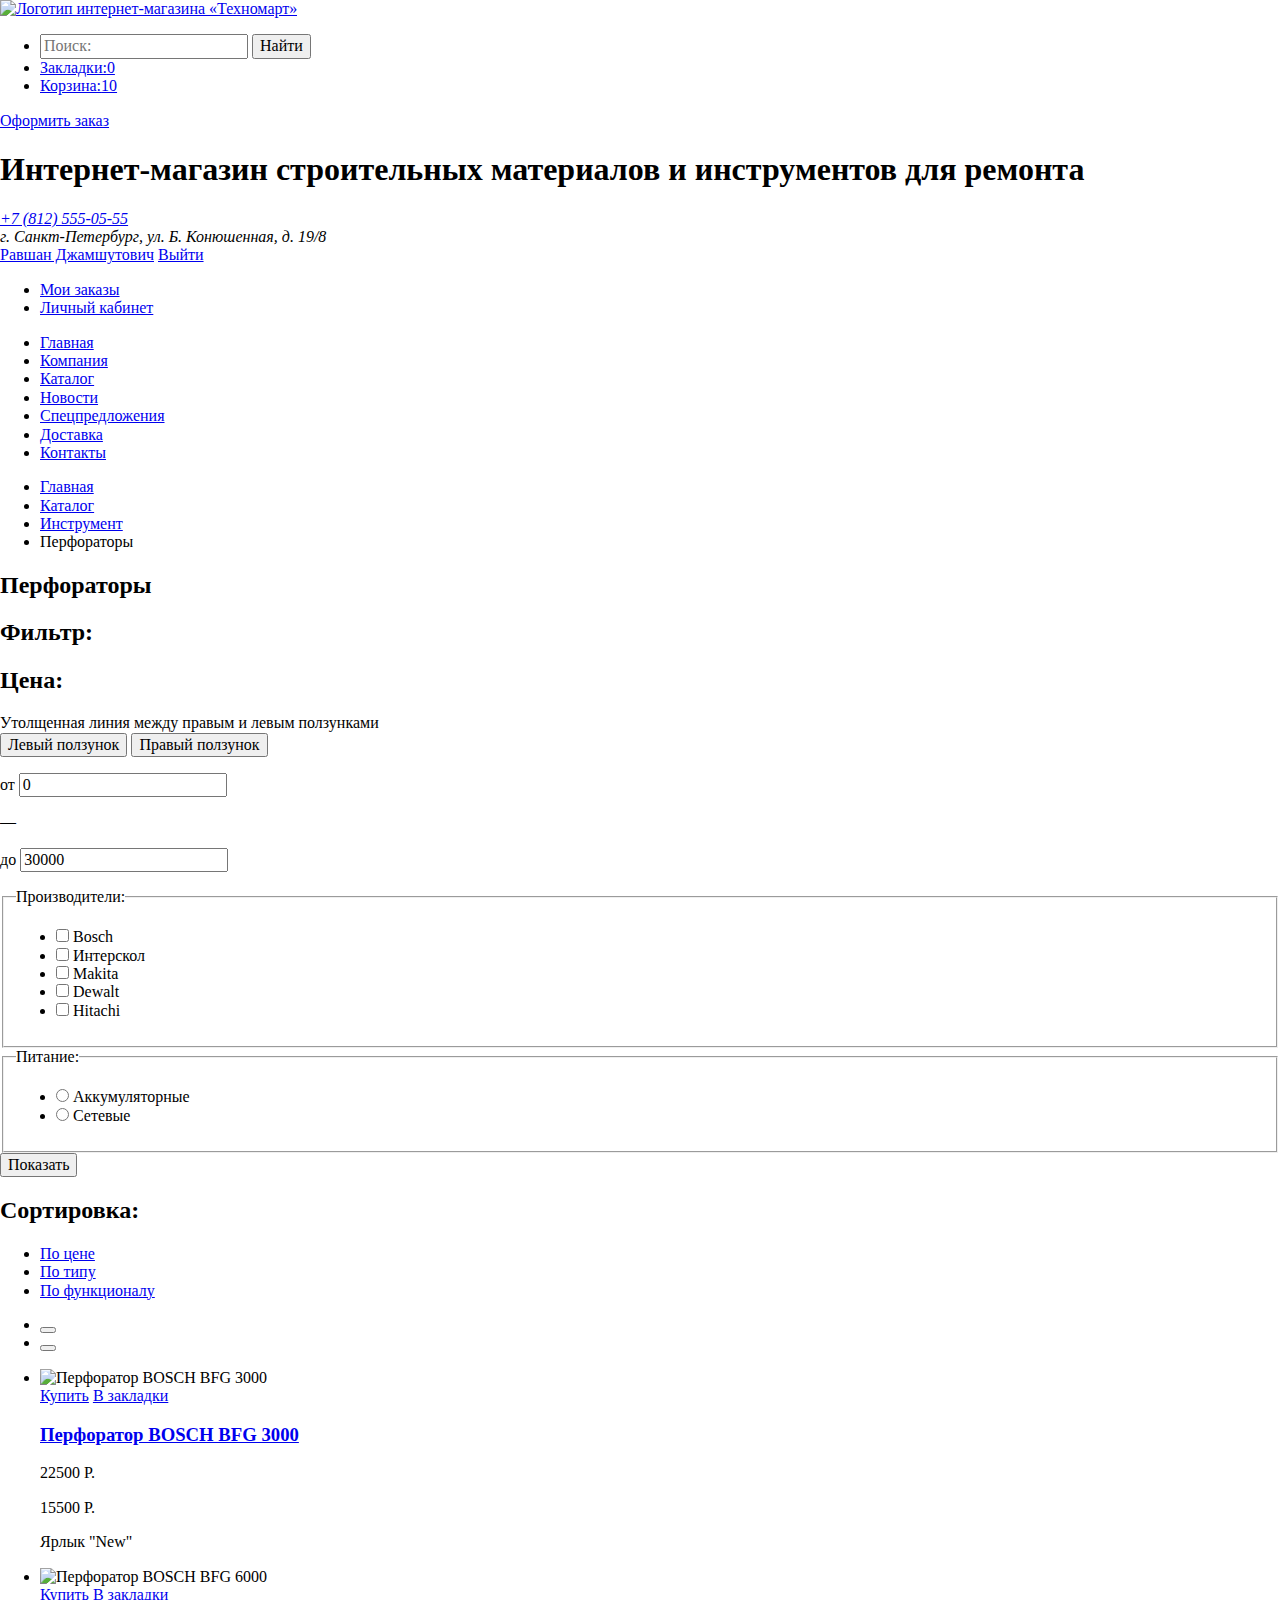
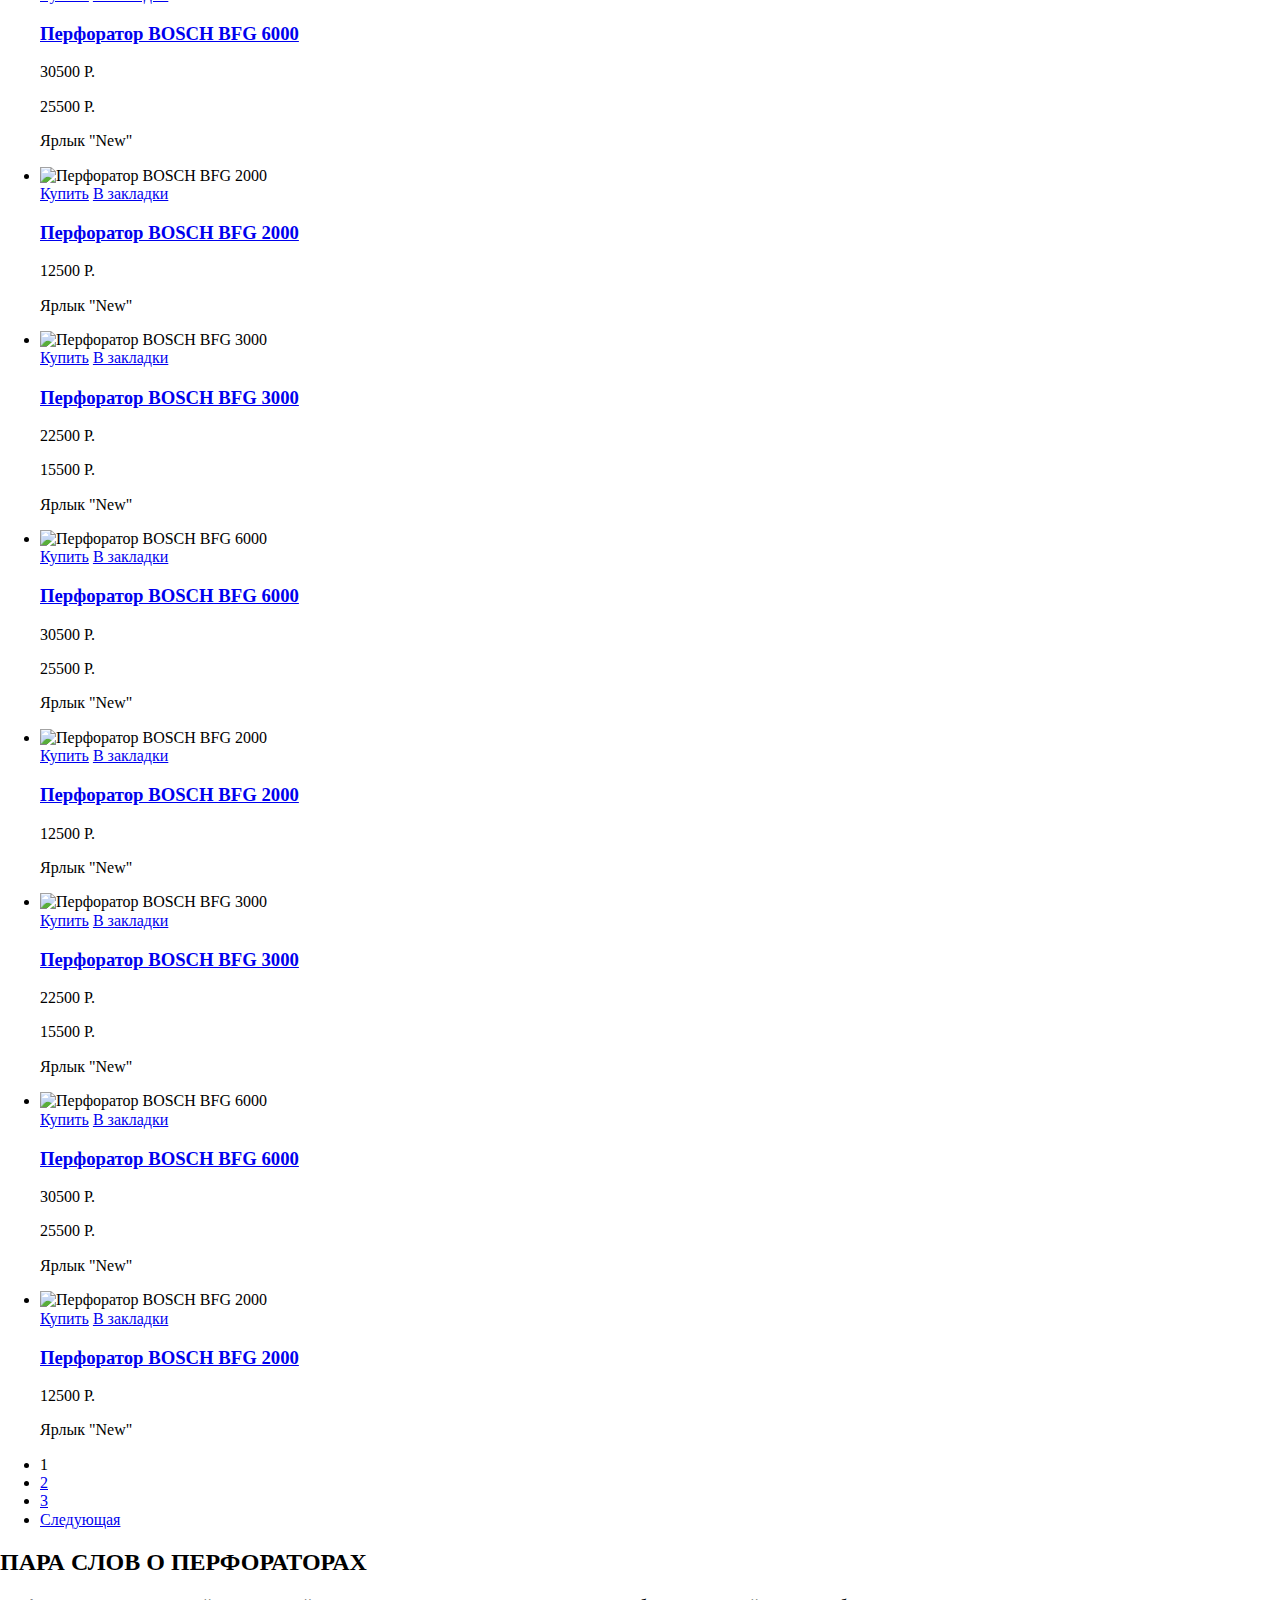
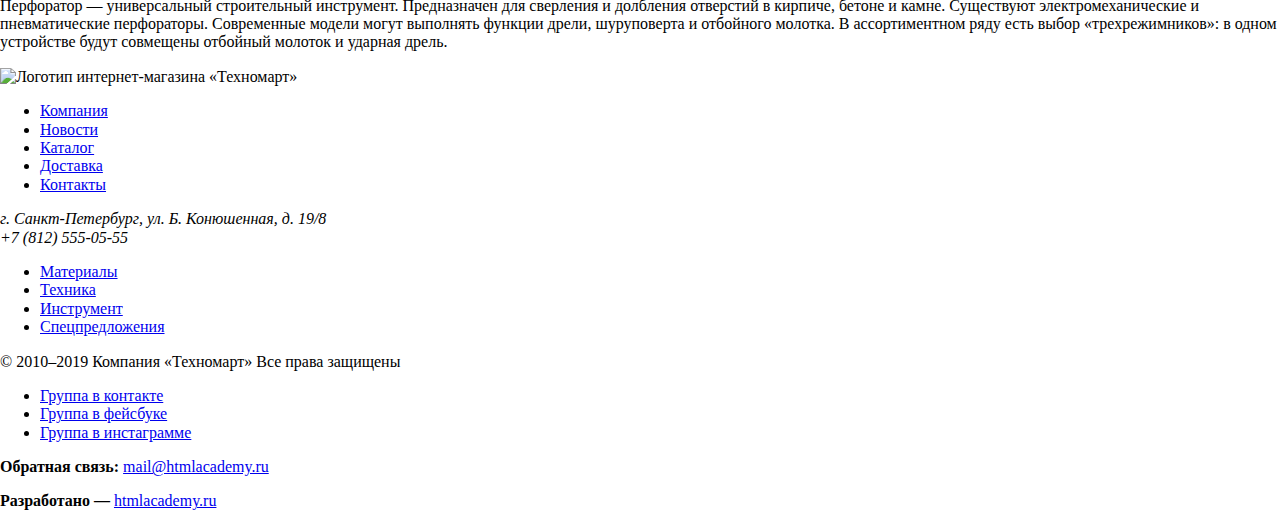
==== catalog.html @ 1c46ac69 "сделал разметку index.html, catalog.html" ====
<!DOCTYPE html>
<html lang="ru">
<head>
  <meta charset="UTF-8">
  <title>Каталог</title>
  <link href="https://fonts.googleapis.com/css?family=Cuprum:400,400i,700|PT+Sans:400,700&display=swap&subset=cyrillic"
        rel="stylesheet">
  <link rel="stylesheet" href="css/normalize.css">
  <link rel="stylesheet" href="css/style.css">
</head>
<body>

<header class="main-header">
  <nav class="navigation">
    <div class="navigation__top">
      <a class="navigation-logo" href="index.html">
        <img src="#" alt="Логотип интернет-магазина «Техномарт»">
      </a>
      <div class="user-navigation">
        <ul class="user-navigation__list">
          <li class="user-navigation__item">
            <form action="https://echo.htmlacademy.ru" method="get" class="search-form">
              <label class="visually-hidden" for="search">Поиск</label>
              <input type="search" name="search-field" id="search" placeholder="Поиск:" required>
              <button class="search-form__btn" type="submit">Найти</button>
            </form>
          </li>
          <li class="user-navigation__item">
            <a href="#">Закладки:<span class="js-count-mark">0</span></a>
          </li>
          <li class="user-navigation__item user-navigation__item--basket-full">
            <a href="#">Корзина:<span class="js-count-basket">10</span></a>
          </li>
        </ul>
      </div>
      <a href="#" class="navigation__checkout">Оформить заказ</a>
    </div>
    <div class="navigation__middle">
      <h1>Интернет-магазин строительных материалов и инструментов для ремонта</h1>
      <div class="navigation-contacts">
        <address class="navigation-contacts__phone"><a href="tel:88125550555">+7 (812) 555-05-55</a></address>
        <address class="navigation-contacts__address">г. Санкт-Петербург, ул. Б. Конюшенная, д. 19/8</address>
      </div>
      <div class="navigation-login profile">
        <div class="navigation-login__wrapper">
          <a href="#" class="profile__name">Равшан Джамшутович</a>
          <a href="#" class="profile__logout">Выйти</a>
        </div>
        <div class="navigation-login__wrapper">
          <ul class="profile__list">
            <li class="profile__item"><a class="profile__link" href="#">Мои заказы</a></li>
            <li class="profile__item"><a class="profile__link" href="#">Личный кабинет</a></li>
          </ul>
        </div>
      </div>
    </div>
    <div class="navigation__bottom">
      <ul class="menu">
        <li class="menu__item"><a href="index.html">Главная</a></li>
        <li class="menu__item"><a href="#">Компания</a></li>
        <li class="menu__item"><a href="#">Каталог</a></li>
        <li class="menu__item"><a href="#">Новости</a></li>
        <li class="menu__item"><a href="#">Спецпредложения</a></li>
        <li class="menu__item"><a href="#">Доставка</a></li>
        <li class="menu__item"><a href="#">Контакты</a></li>
      </ul>
    </div>
  </nav>
</header>

<main>
  <ul class="breadcrumbs">
    <li class="breadcrumbs__main"><a href="index.html">Главная</a></li>
    <li><a href="#">Каталог</a></li>
    <li><a href="#">Инструмент</a></li>
    <li><a>Перфораторы</a></li>
  </ul>
  <h2>Перфораторы</h2>
  <div class="catalog-column">
    <section class="filters">
      <h2 class="visually-hidden">Фильтры выбора товаров</h2>
      <form action="https://echo.htmlacademy.ru" method="get" class="filters-form">
        <h2 class="filters-form__header">Фильтр:</h2>
        <section class="catalog-filter price">
          <h2 class="catalog-filter__legend">Цена:</h2>
          <div class="price__wrapper">
            <div class="range">
              <div class="range__line">Утолщенная линия между правым и левым ползунками</div>
              <button type="button" class="range__btn range__btn--left">Левый ползунок</button>
              <button type="button" class="range__btn range__btn--right">Правый ползунок</button>
            </div>
          </div>
          <div class="price__input">
            <p class="price__min">от
              <label class="visually-hidden" for="price-min">Начальная цена</label>
              <input type="text" name="price-min-field" id="price-min" value="0">
            </p>
            &mdash;
            <p class="price__max">до
              <label class="visually-hidden" for="price-max">Конечная цена</label>
              <input type="text" name="price-max-field" id="price-max" value="30000">
            </p>
          </div>
        </section>
        <fieldset class="catalog-filter">
          <legend class="catalog-filter__legend">Производители:</legend>
          <ul class="catalog-filter__list checkbox-filter">
            <li>
              <input type="checkbox" name="bosch-field" id="bosch">
              <label for="bosch">Bosch</label>
            </li>
            <li>
              <input type="checkbox" name="interscol-field" id="interscol">
              <label for="interscol">Интерскол</label>
            </li>
            <li>
              <input type="checkbox" name="makita-field" id="makita">
              <label for="makita">Makita</label>
            </li>
            <li>
              <input type="checkbox" name="dewalt-field" id="dewalt">
              <label for="dewalt">Dewalt</label>
            </li>
            <li>
              <input type="checkbox" name="hitachi-field" id="hitachi">
              <label for="hitachi">Hitachi</label>
            </li>
          </ul>
        </fieldset>
        <fieldset class="catalog-filter">
          <legend class="catalog-filter__legend">Питание:</legend>
          <ul class="catalog-filter__list radio-filter">
            <li>
              <input type="radio" name="supply" id="battery" value="battery-field">
              <label for="battery">Аккумуляторные</label>
            </li>
            <li>
              <input type="radio" name="supply" id="mains-power" value="mains-power-field">
              <label for="mains-power">Сетевые</label>
            </li>
          </ul>
        </fieldset>
        <button class="filters-form__btn" type="submit">Показать</button>
      </form>
    </section>
  </div>
  <div class="catalog-column">
    <section class="sort">
      <h2>Сортировка:</h2>
      <ul class="sort__list">
        <li><a href="#">По цене</a></li>
        <li><a href="#">По типу</a></li>
        <li><a href="#">По функционалу</a></li>
      </ul>
      <ul class="sort__controls">
        <li>
          <button class="sort__btn sort__btn--increase sort__btn--active"></button>
        </li>
        <li>
          <button class="sort__btn sort__btn--decrease"></button>
        </li>
      </ul>
    </section>
    <section class="catalog-card">
      <ul class="catalog-card__list">
        <li class="catalog-card__items">
          <div class="catalog-card__top">
            <img src="#" alt="Перфоратор BOSCH BFG 3000">
            <div class="catalog-card__wrapper hidden">
              <a class="catalog-card__buy btn" href="#">Купить</a>
              <a class="catalog-card__mark btn" href="#">В закладки</a>
            </div>
          </div>
          <div class="catalog-card__bottom">
            <h3>
              <a href="#">Перфоратор BOSCH BFG 3000</a>
            </h3>
            <div class="catalog-card__price">
              <p class="catalog-card__price-old">22500 Р.</p>
              <p class="catalog-card__price-new">15500 Р.</p>
            </div>
          </div>
          <p class="catalog-card__label-new hidden">Ярлык "New"</p>
        </li>
        <li class="catalog-card__items">
          <div class="catalog-card__top">
            <img src="#" alt="Перфоратор BOSCH BFG 6000">
            <div class="catalog-card__wrapper hidden">
              <a class="catalog-card__buy btn" href="#">Купить</a>
              <a class="catalog-card__mark btn" href="#">В закладки</a>
            </div>
          </div>
          <div class="catalog-card__bottom">
            <h3>
              <a href="#">Перфоратор BOSCH BFG 6000</a>
            </h3>
            <div class="catalog-card__price">
              <p class="catalog-card__price-old">30500 Р.</p>
              <p class="catalog-card__price-new">25500 Р.</p>
            </div>
          </div>
          <p class="catalog-card__label-new hidden">Ярлык "New"</p>
        </li>
        <li class="catalog-card__items">
          <div class="catalog-card__top">
            <img src="#" alt="Перфоратор BOSCH BFG 2000">
            <div class="catalog-card__wrapper hidden">
              <a class="catalog-card__buy btn" href="#">Купить</a>
              <a class="catalog-card__mark btn" href="#">В закладки</a>
            </div>
          </div>
          <div class="catalog-card__bottom">
            <h3>
              <a href="#">Перфоратор BOSCH BFG 2000</a>
            </h3>
            <div class="catalog-card__price">
              <p class="catalog-card__price-old"></p>
              <p class="catalog-card__price-new">12500 Р.</p>
            </div>
          </div>
          <p class="catalog-card__label-new hidden">Ярлык "New"</p>
        </li>
        <li class="catalog-card__items">
          <div class="catalog-card__top">
            <img src="#" alt="Перфоратор BOSCH BFG 3000">
            <div class="catalog-card__wrapper hidden">
              <a class="catalog-card__buy btn" href="#">Купить</a>
              <a class="catalog-card__mark btn" href="#">В закладки</a>
            </div>
          </div>
          <div class="catalog-card__bottom">
            <h3>
              <a href="#">Перфоратор BOSCH BFG 3000</a>
            </h3>
            <div class="catalog-card__price">
              <p class="catalog-card__price-old">22500 Р.</p>
              <p class="catalog-card__price-new">15500 Р.</p>
            </div>
          </div>
          <p class="catalog-card__label-new hidden">Ярлык "New"</p>
        </li>
        <li class="catalog-card__items">
          <div class="catalog-card__top">
            <img src="#" alt="Перфоратор BOSCH BFG 6000">
            <div class="catalog-card__wrapper hidden">
              <a class="catalog-card__buy btn" href="#">Купить</a>
              <a class="catalog-card__mark btn" href="#">В закладки</a>
            </div>
          </div>
          <div class="catalog-card__bottom">
            <h3>
              <a href="#">Перфоратор BOSCH BFG 6000</a>
            </h3>
            <div class="catalog-card__price">
              <p class="catalog-card__price-old">30500 Р.</p>
              <p class="catalog-card__price-new">25500 Р.</p>
            </div>
          </div>
          <p class="catalog-card__label-new hidden">Ярлык "New"</p>
        </li>
        <li class="catalog-card__items">
          <div class="catalog-card__top">
            <img src="#" alt="Перфоратор BOSCH BFG 2000">
            <div class="catalog-card__wrapper hidden">
              <a class="catalog-card__buy btn" href="#">Купить</a>
              <a class="catalog-card__mark btn" href="#">В закладки</a>
            </div>
          </div>
          <div class="catalog-card__bottom">
            <h3>
              <a href="#">Перфоратор BOSCH BFG 2000</a>
            </h3>
            <div class="catalog-card__price">
              <p class="catalog-card__price-old"></p>
              <p class="catalog-card__price-new">12500 Р.</p>
            </div>
          </div>
          <p class="catalog-card__label-new hidden">Ярлык "New"</p>
        </li>
        <li class="catalog-card__items">
          <div class="catalog-card__top">
            <img src="#" alt="Перфоратор BOSCH BFG 3000">
            <div class="catalog-card__wrapper hidden">
              <a class="catalog-card__buy btn" href="#">Купить</a>
              <a class="catalog-card__mark btn" href="#">В закладки</a>
            </div>
          </div>
          <div class="catalog-card__bottom">
            <h3>
              <a href="#">Перфоратор BOSCH BFG 3000</a>
            </h3>
            <div class="catalog-card__price">
              <p class="catalog-card__price-old">22500 Р.</p>
              <p class="catalog-card__price-new">15500 Р.</p>
            </div>
          </div>
          <p class="catalog-card__label-new hidden">Ярлык "New"</p>
        </li>
        <li class="catalog-card__items">
          <div class="catalog-card__top">
            <img src="#" alt="Перфоратор BOSCH BFG 6000">
            <div class="catalog-card__wrapper hidden">
              <a class="catalog-card__buy btn" href="#">Купить</a>
              <a class="catalog-card__mark btn" href="#">В закладки</a>
            </div>
          </div>
          <div class="catalog-card__bottom">
            <h3>
              <a href="#">Перфоратор BOSCH BFG 6000</a>
            </h3>
            <div class="catalog-card__price">
              <p class="catalog-card__price-old">30500 Р.</p>
              <p class="catalog-card__price-new">25500 Р.</p>
            </div>
          </div>
          <p class="catalog-card__label-new hidden">Ярлык "New"</p>
        </li>
        <li class="catalog-card__items">
          <div class="catalog-card__top">
            <img src="#" alt="Перфоратор BOSCH BFG 2000">
            <div class="catalog-card__wrapper hidden">
              <a class="catalog-card__buy btn" href="#">Купить</a>
              <a class="catalog-card__mark btn" href="#">В закладки</a>
            </div>
          </div>
          <div class="catalog-card__bottom">
            <h3>
              <a href="#">Перфоратор BOSCH BFG 2000</a>
            </h3>
            <div class="catalog-card__price">
              <p class="catalog-card__price-old"></p>
              <p class="catalog-card__price-new">12500 Р.</p>
            </div>
          </div>
          <p class="catalog-card__label-new hidden">Ярлык "New"</p>
        </li>
      </ul>
    </section>
    <ul class="pagination">
      <li class="pagination__item"><a>1</a></li>
      <li class="pagination__item"><a href="#">2</a></li>
      <li class="pagination__item"><a href="#">3</a></li>
      <li class="pagination__item pagination__item--next"><a href="#">Следующая</a></li>
    </ul>
  </div>
  <section class="item-info">
    <h2>ПАРА СЛОВ О ПЕРФОРАТОРАХ</h2>
    <p>Перфоратор — универсальный строительный инструмент. Предназначен для сверления и долбления отверстий в кирпиче,
      бетоне и камне. Существуют электромеханические и пневматические перфораторы. Современные модели могут выполнять
      функции дрели, шуруповерта и отбойного молотка. В ассортиментном ряду есть выбор «трехрежимников»: в одном
      устройстве будут совмещены отбойный молоток и ударная дрель.</p>
  </section>
</main>

<footer class="main-footer">
  <div class="main-footer__container">
    <div class="main-footer__top">
      <a class="navigation-logo">
        <img src="#" alt="Логотип интернет-магазина «Техномарт»">
      </a>
      <ul class="footer-menu">
        <li class="footer-menu__item"><a href="#">Компания</a></li>
        <li class="footer-menu__item"><a href="#">Новости</a></li>
        <li class="footer-menu__item"><a href="#">Каталог</a></li>
        <li class="footer-menu__item"><a href="#">Доставка</a></li>
        <li class="footer-menu__item"><a href="#">Контакты</a></li>
      </ul>
    </div>
    <div class="main-footer__middle">
      <div class="footer-contacts">
        <address>г. Санкт-Петербург, ул. Б. Конюшенная, д. 19/8</address>
        <address>+7 (812) 555-05-55</address>
      </div>
      <ul class="footer-block-goods">
        <li class="footer-block-goods__item"><a href="#">Материалы</a></li>
        <li class="footer-block-goods__item"><a href="#">Техника</a></li>
        <li class="footer-block-goods__item"><a href="#">Инструмент</a></li>
        <li class="footer-block-goods__item"><a href="#">Спецпредложения</a></li>
      </ul>
    </div>
  </div>
  <div class="main-footer__bottom">
    <div class="footer-copyright">© 2010–2019 Компания «Техномарт» Все права защищены</div>
    <div class="footer-social">
      <ul class="footer-social__list">
        <li class="footer-social__item">
          <a href="#">Группа в контакте</a>
        </li>
        <li class="footer-social__item">
          <a href="#">Группа в фейсбуке</a>
        </li>
        <li class="footer-social__item">
          <a href="#">Группа в инстаграмме</a>
        </li>
      </ul>
    </div>
    <div class="footer-developed-by-company">
      <p>
        <b>Обратная связь:</b>
        <a href="mailto:mail@htmlacademy.ru">mail@htmlacademy.ru</a>
      </p>
      <p>
        <b>Разработано &mdash;</b>
        <a href="https://htmlacademy.ru/intensive/htmlcss">htmlacademy.ru</a>
      </p>
    </div>
  </div>
</footer>

</body>
</html>
---- css/style.css ----
.visually-hidden {
  clip: rect(0 0 0 0);
  position: absolute;

  border: 0;
  height: 1px;
  margin: -1px;
  padding: 0;
  width: 1px;

  overflow: hidden;
}
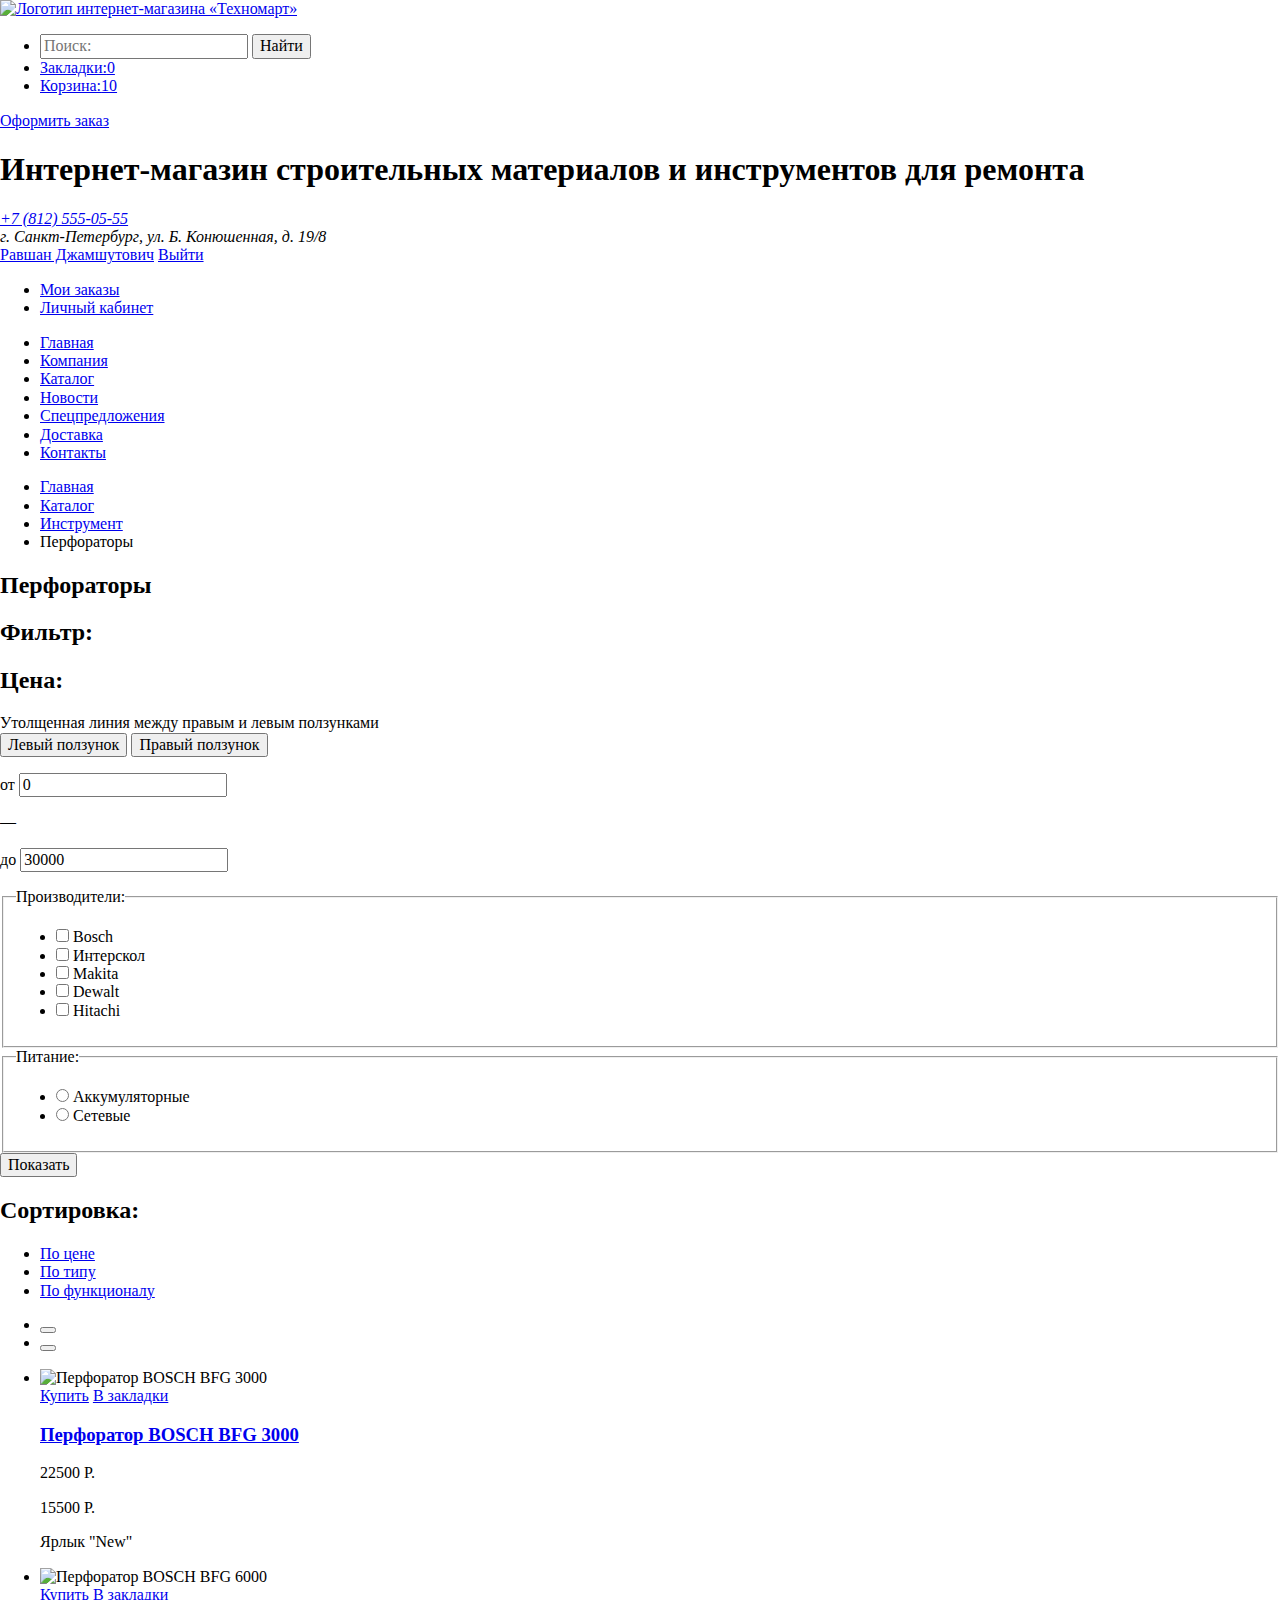
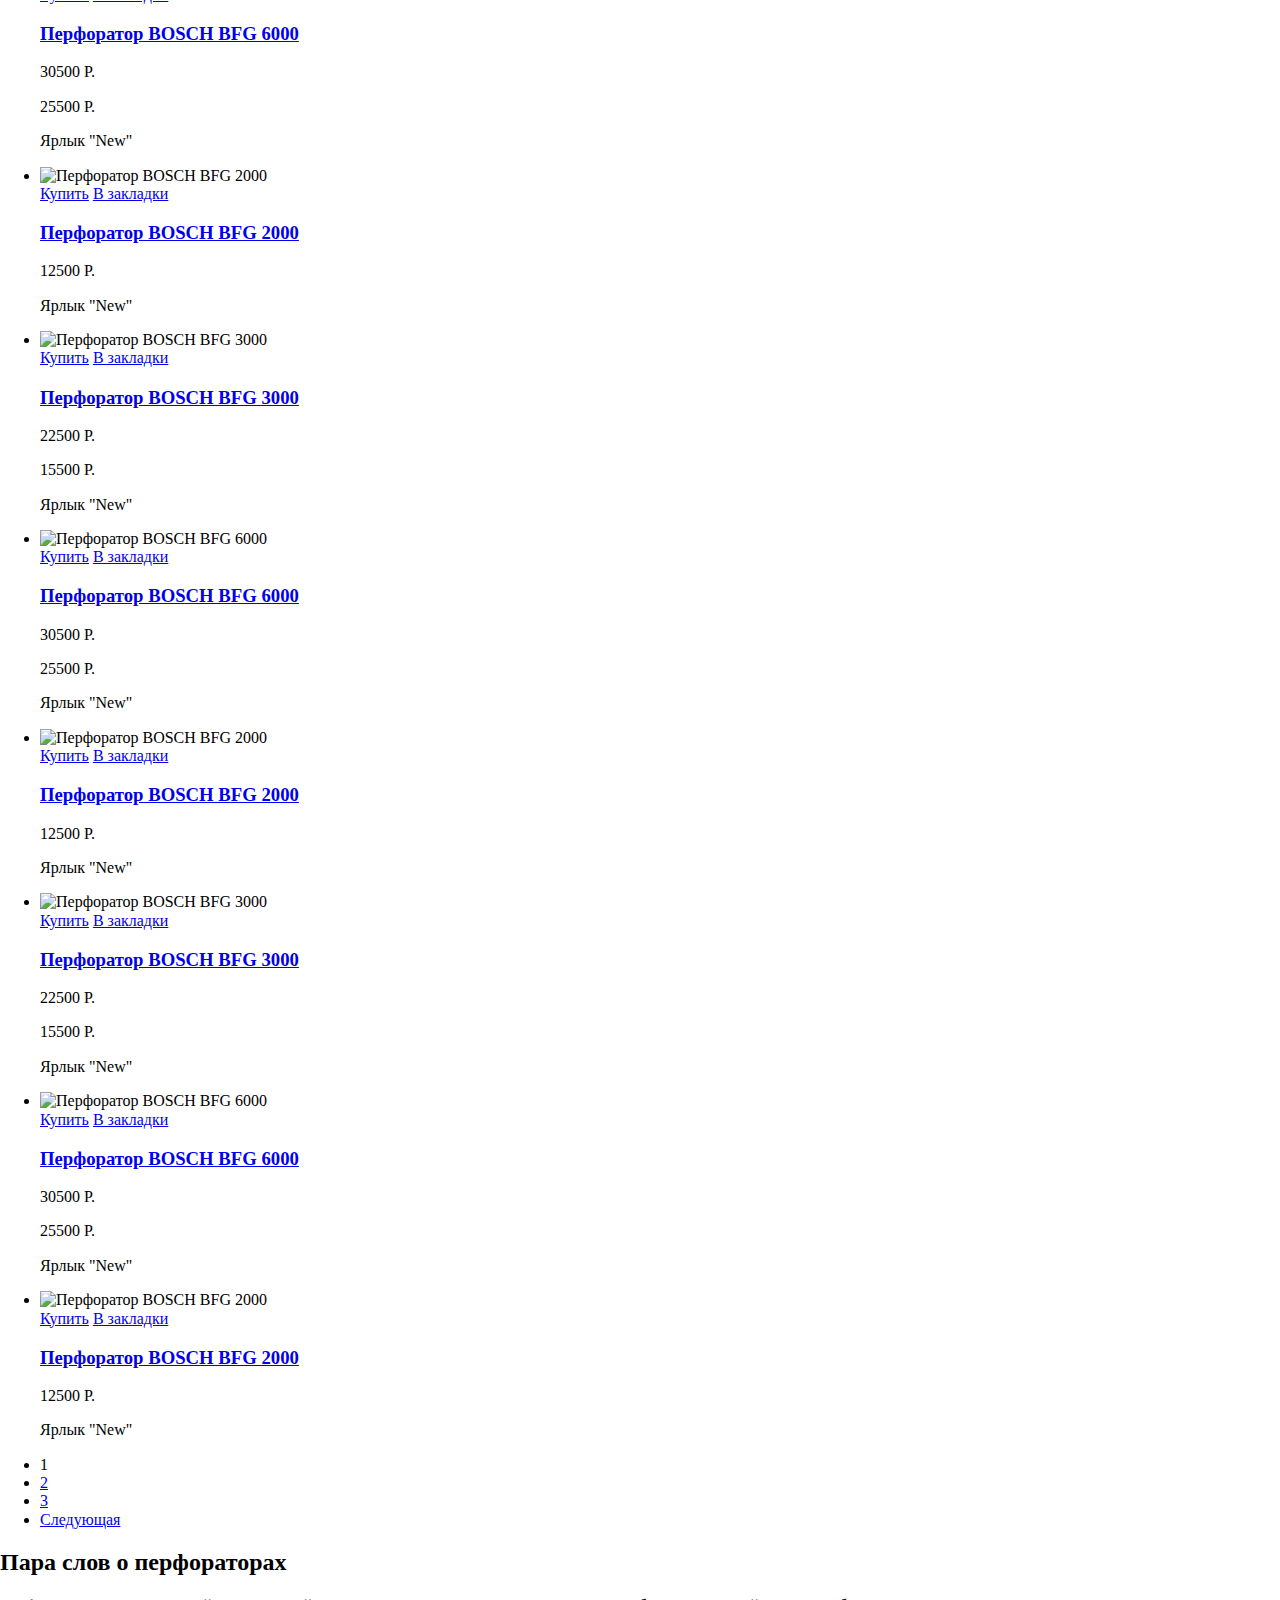
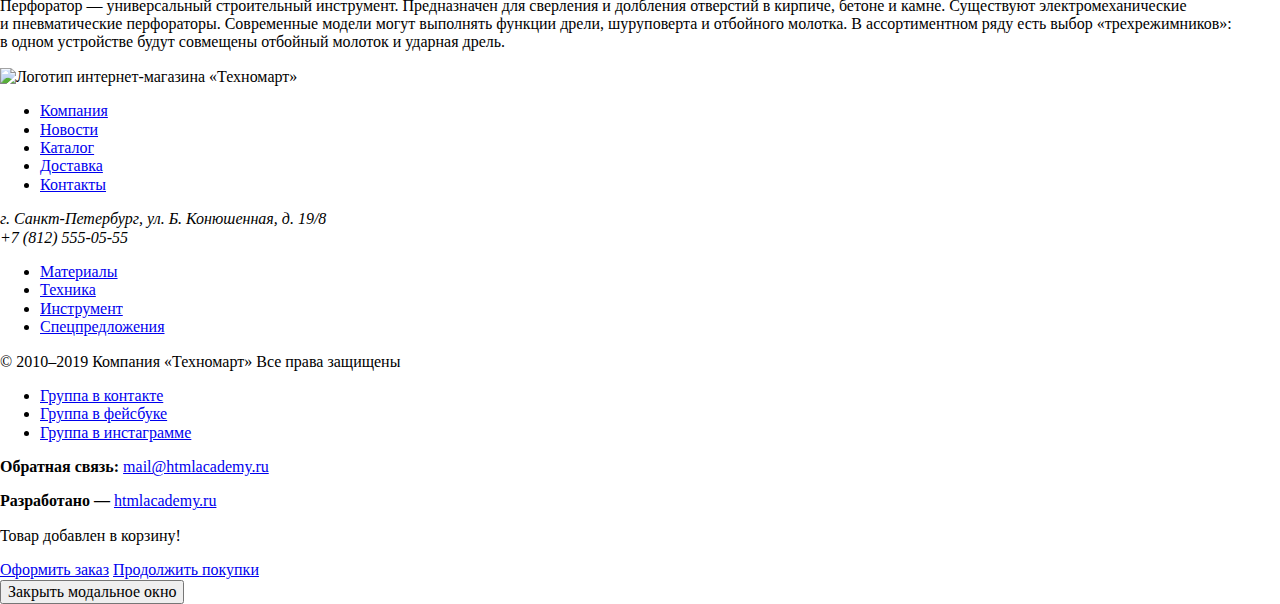
==== commit 3f17f7d5: "добавил в каталог модальное окно, оттипографил текст, добавил картинки" ====
--- a/catalog.html
+++ b/catalog.html
@@ -36,10 +36,10 @@
       <a href="#" class="navigation__checkout">Оформить заказ</a>
     </div>
     <div class="navigation__middle">
-      <h1>Интернет-магазин строительных материалов и инструментов для ремонта</h1>
+      <h1>Интернет-магазин строительных материалов и&nbsp;инструментов для ремонта</h1>
       <div class="navigation-contacts">
         <address class="navigation-contacts__phone"><a href="tel:88125550555">+7 (812) 555-05-55</a></address>
-        <address class="navigation-contacts__address">г. Санкт-Петербург, ул. Б. Конюшенная, д. 19/8</address>
+        <address class="navigation-contacts__address">г. Санкт-Петербург, ул. Б.&nbsp;Конюшенная, д. 19/8</address>
       </div>
       <div class="navigation-login profile">
         <div class="navigation-login__wrapper">
@@ -168,7 +168,7 @@
             <img src="#" alt="Перфоратор BOSCH BFG 3000">
             <div class="catalog-card__wrapper hidden">
               <a class="catalog-card__buy btn" href="#">Купить</a>
-              <a class="catalog-card__mark btn" href="#">В закладки</a>
+              <a class="catalog-card__mark btn" href="#">В&nbsp;закладки</a>
             </div>
           </div>
           <div class="catalog-card__bottom">
@@ -187,7 +187,7 @@
             <img src="#" alt="Перфоратор BOSCH BFG 6000">
             <div class="catalog-card__wrapper hidden">
               <a class="catalog-card__buy btn" href="#">Купить</a>
-              <a class="catalog-card__mark btn" href="#">В закладки</a>
+              <a class="catalog-card__mark btn" href="#">В&nbsp;закладки</a>
             </div>
           </div>
           <div class="catalog-card__bottom">
@@ -206,7 +206,7 @@
             <img src="#" alt="Перфоратор BOSCH BFG 2000">
             <div class="catalog-card__wrapper hidden">
               <a class="catalog-card__buy btn" href="#">Купить</a>
-              <a class="catalog-card__mark btn" href="#">В закладки</a>
+              <a class="catalog-card__mark btn" href="#">В&nbsp;закладки</a>
             </div>
           </div>
           <div class="catalog-card__bottom">
@@ -225,7 +225,7 @@
             <img src="#" alt="Перфоратор BOSCH BFG 3000">
             <div class="catalog-card__wrapper hidden">
               <a class="catalog-card__buy btn" href="#">Купить</a>
-              <a class="catalog-card__mark btn" href="#">В закладки</a>
+              <a class="catalog-card__mark btn" href="#">В&nbsp;закладки</a>
             </div>
           </div>
           <div class="catalog-card__bottom">
@@ -244,7 +244,7 @@
             <img src="#" alt="Перфоратор BOSCH BFG 6000">
             <div class="catalog-card__wrapper hidden">
               <a class="catalog-card__buy btn" href="#">Купить</a>
-              <a class="catalog-card__mark btn" href="#">В закладки</a>
+              <a class="catalog-card__mark btn" href="#">В&nbsp;закладки</a>
             </div>
           </div>
           <div class="catalog-card__bottom">
@@ -263,7 +263,7 @@
             <img src="#" alt="Перфоратор BOSCH BFG 2000">
             <div class="catalog-card__wrapper hidden">
               <a class="catalog-card__buy btn" href="#">Купить</a>
-              <a class="catalog-card__mark btn" href="#">В закладки</a>
+              <a class="catalog-card__mark btn" href="#">В&nbsp;закладки</a>
             </div>
           </div>
           <div class="catalog-card__bottom">
@@ -282,7 +282,7 @@
             <img src="#" alt="Перфоратор BOSCH BFG 3000">
             <div class="catalog-card__wrapper hidden">
               <a class="catalog-card__buy btn" href="#">Купить</a>
-              <a class="catalog-card__mark btn" href="#">В закладки</a>
+              <a class="catalog-card__mark btn" href="#">В&nbsp;закладки</a>
             </div>
           </div>
           <div class="catalog-card__bottom">
@@ -301,7 +301,7 @@
             <img src="#" alt="Перфоратор BOSCH BFG 6000">
             <div class="catalog-card__wrapper hidden">
               <a class="catalog-card__buy btn" href="#">Купить</a>
-              <a class="catalog-card__mark btn" href="#">В закладки</a>
+              <a class="catalog-card__mark btn" href="#">В&nbsp;закладки</a>
             </div>
           </div>
           <div class="catalog-card__bottom">
@@ -344,11 +344,12 @@
     </ul>
   </div>
   <section class="item-info">
-    <h2>ПАРА СЛОВ О ПЕРФОРАТОРАХ</h2>
-    <p>Перфоратор — универсальный строительный инструмент. Предназначен для сверления и долбления отверстий в кирпиче,
-      бетоне и камне. Существуют электромеханические и пневматические перфораторы. Современные модели могут выполнять
-      функции дрели, шуруповерта и отбойного молотка. В ассортиментном ряду есть выбор «трехрежимников»: в одном
-      устройстве будут совмещены отбойный молоток и ударная дрель.</p>
+    <h2>Пара слов о перфораторах</h2>
+    <p>Перфоратор&nbsp;&mdash; универсальный строительный инструмент. Предназначен для сверления и&nbsp;долбления
+      отверстий в&nbsp;кирпиче, бетоне и&nbsp;камне. Существуют электромеханические и&nbsp;пневматические перфораторы.
+      Современные модели могут выполнять функции дрели, шуруповерта и&nbsp;отбойного молотка. В&nbsp;ассортиментном ряду
+      есть выбор &laquo;трехрежимников&raquo;: в&nbsp;одном устройстве будут совмещены отбойный молоток и&nbsp;ударная
+      дрель.</p>
   </section>
 </main>
 
@@ -407,5 +408,17 @@
   </div>
 </footer>
 
+<div class="modal-wrapper">
+  <section class="modal modal-success">
+    <h2 class="visually-hidden">Модальное окно успешного добавления товара в корзину</h2>
+    <p>Товар добавлен в корзину!</p>
+    <div class="modal-success__wrapper">
+      <a class="modal-success__btn btn" href="#">Оформить заказ</a>
+      <a class="modal-success__btn btn" href="#">Продолжить покупки</a>
+    </div>
+    <button class="modal__btn" type="button">Закрыть модальное окно</button>
+  </section>
+</div>
+
 </body>
 </html>
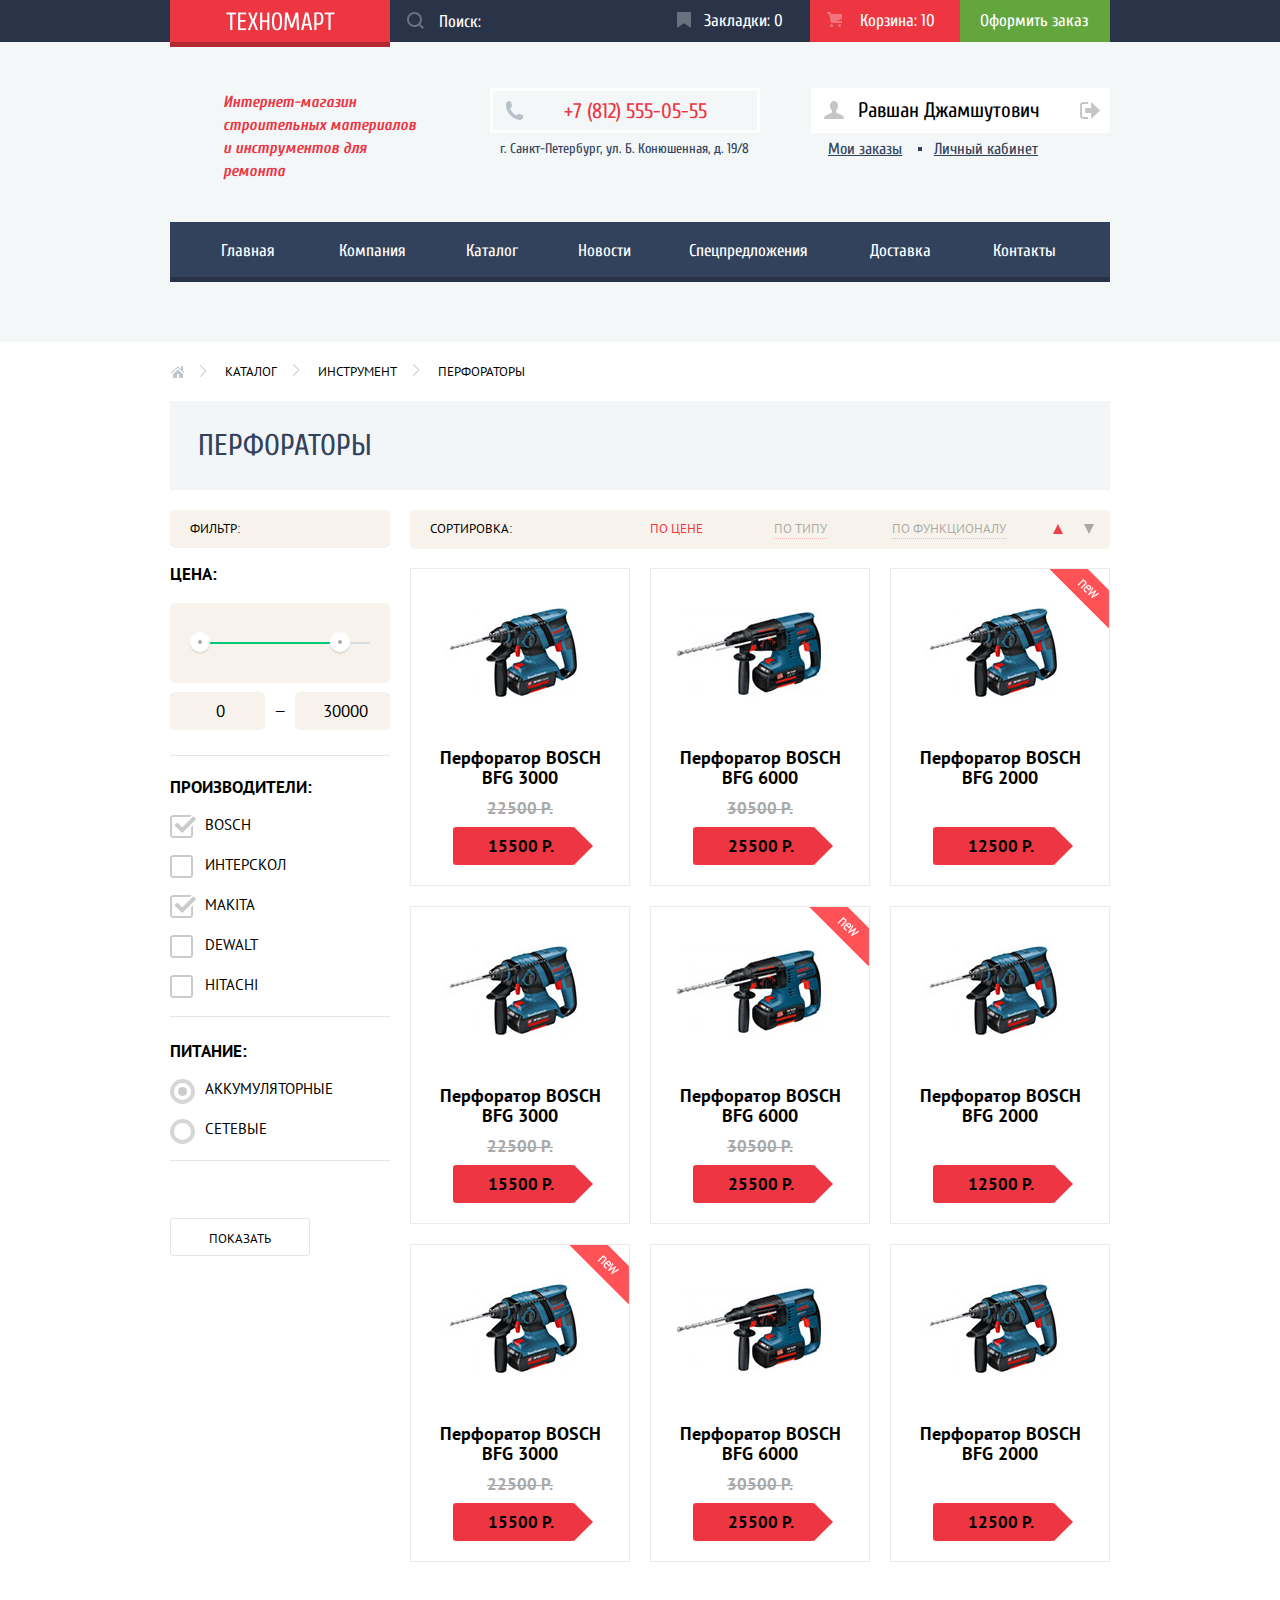
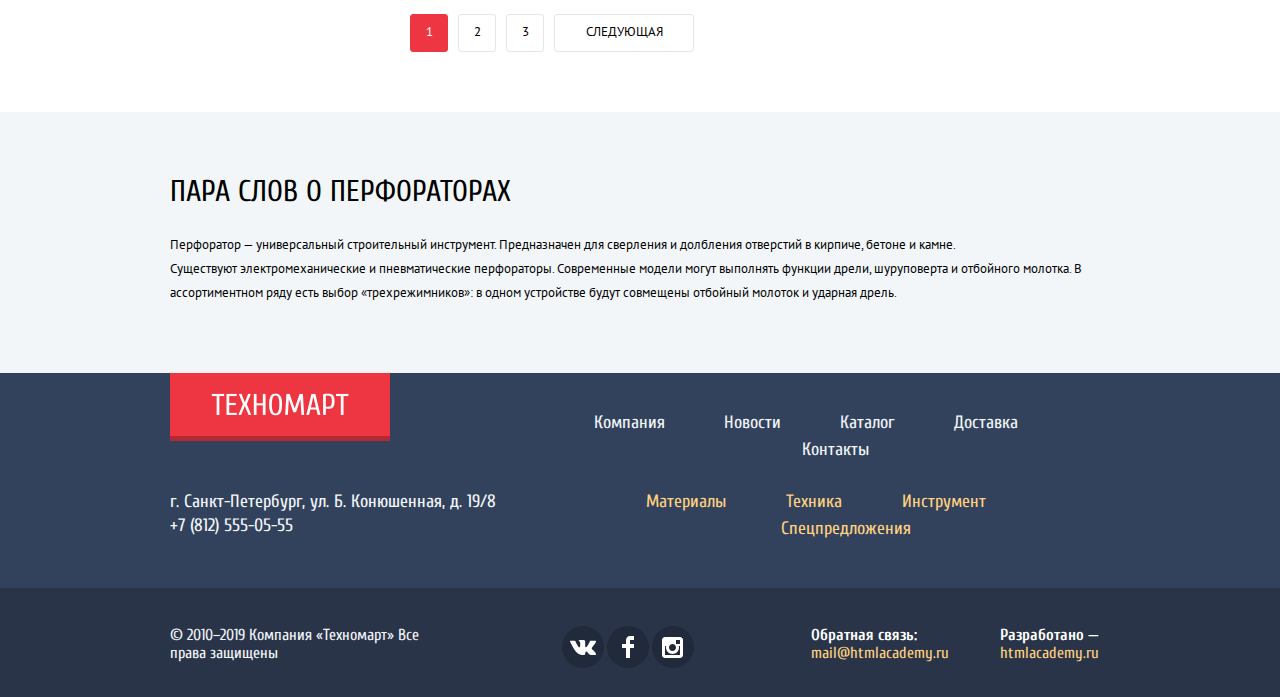
==== commit fd641d3e: "исправил ошибки, стилизовал обе страницы" ====
--- a/catalog.html
+++ b/catalog.html
@@ -3,37 +3,57 @@
 <head>
   <meta charset="UTF-8">
   <title>Каталог</title>
-  <link href="https://fonts.googleapis.com/css?family=Cuprum:400,400i,700|PT+Sans:400,700&display=swap&subset=cyrillic"
+  <link href="https://fonts.googleapis.com/css?family=Cuprum:400,400i,700&#124;PT+Sans:400,700&display=swap&subset=cyrillic"
         rel="stylesheet">
   <link rel="stylesheet" href="css/normalize.css">
   <link rel="stylesheet" href="css/style.css">
 </head>
 <body>
 
-<header class="main-header">
+<header class="main-header main-header--catalog">
   <nav class="navigation">
     <div class="navigation__top">
-      <a class="navigation-logo" href="index.html">
-        <img src="#" alt="Логотип интернет-магазина «Техномарт»">
-      </a>
-      <div class="user-navigation">
-        <ul class="user-navigation__list">
-          <li class="user-navigation__item">
-            <form action="https://echo.htmlacademy.ru" method="get" class="search-form">
-              <label class="visually-hidden" for="search">Поиск</label>
-              <input type="search" name="search-field" id="search" placeholder="Поиск:" required>
-              <button class="search-form__btn" type="submit">Найти</button>
-            </form>
-          </li>
-          <li class="user-navigation__item">
-            <a href="#">Закладки:<span class="js-count-mark">0</span></a>
-          </li>
-          <li class="user-navigation__item user-navigation__item--basket-full">
-            <a href="#">Корзина:<span class="js-count-basket">10</span></a>
-          </li>
-        </ul>
+      <div class="navigation__wrapper">
+        <a class="navigation-logo" href="index.html">
+          <img src="img/technomart-logo.png" width="109" height="19" alt="Логотип интернет-магазина «Техномарт»">
+        </a>
+        <form action="https://echo.htmlacademy.ru" method="get" class="search-form">
+          <label class="visually-hidden" for="search">Поиск</label>
+          <input class="search-form__input" type="search" name="search-field" id="search" placeholder="Поиск:" required>
+          <button class="search-form__btn" type="submit">Найти
+            <svg version="1.1" xmlns="http://www.w3.org/2000/svg" xmlns:xlink="http://www.w3.org/1999/xlink" x="0px"
+                 y="0px" width="17px"
+                 height="17px" viewBox="0 0 17 17" enable-background="new 0 0 17 17" xml:space="preserve">
+                <g>
+	                <path d="M17,15.586l-3.542-3.542C14.421,10.782,15,9.21,15,7.5C15,3.358,11.643,0,7.5,0C3.358,0,0,3.358,0,7.5
+		                C0,11.643,3.358,15,7.5,15c1.71,0,3.282-0.579,4.544-1.542L15.586,17L17,15.586z M2,7.5C2,4.467,4.467,2,7.5,2
+		                C10.532,2,13,4.467,13,7.5c0,3.032-2.468,5.5-5.5,5.5C4.467,13,2,10.532,2,7.5z"/>
+                </g>
+              </svg>
+          </button>
+        </form>
+        <a class="navigation__link navigation__link--mark" href="#">Закладки:&nbsp;<span
+          class="js-count-mark">0</span>
+          <svg version="1.1" xmlns="http://www.w3.org/2000/svg" xmlns:xlink="http://www.w3.org/1999/xlink"
+               x="0px" y="0px"
+               width="14px" height="16px" viewBox="0 0 14 16" enable-background="new 0 0 14 16" xml:space="preserve">
+            <path d="M14,15c0,0.55-0.368,0.741-0.818,0.426l-5.363-3.765c-0.45-0.315-1.187-0.315-1.637,0l-5.364,3.765
+	            C0.368,15.741,0,15.55,0,15V1c0-0.55,0.45-1,1-1h12c0.55,0,1,0.45,1,1V15z"/>
+          </svg>
+        </a>
+        <a class="navigation__link navigation__link--basket active" href="#">Корзина:&nbsp;<span
+          class="js-count-basket">10</span>
+          <svg version="1.1" xmlns="http://www.w3.org/2000/svg" xmlns:xlink="http://www.w3.org/1999/xlink" x="0px" y="0px"
+               width="15px" height="15px" viewBox="0 0 15 15" enable-background="new 0 0 15 15" xml:space="preserve">
+            <g>
+          	  <circle cx="4.5" cy="13.5" r="1.5"/>
+              <circle cx="12.5" cy="13.5" r="1.5"/>
+              <polygon points="15,2 4.07,2 3.648,0 0,0 0,2 2.031,2 4.016,11 15,11 15,9 9.441,9 15,6.951 	"/>
+            </g>
+          </svg>
+        </a>
+        <a class="navigation__link navigation__link--checkout" href="#">Оформить заказ</a>
       </div>
-      <a href="#" class="navigation__checkout">Оформить заказ</a>
     </div>
     <div class="navigation__middle">
       <h1>Интернет-магазин строительных материалов и&nbsp;инструментов для ремонта</h1>
@@ -41,16 +61,31 @@
         <address class="navigation-contacts__phone"><a href="tel:88125550555">+7 (812) 555-05-55</a></address>
         <address class="navigation-contacts__address">г. Санкт-Петербург, ул. Б.&nbsp;Конюшенная, д. 19/8</address>
       </div>
-      <div class="navigation-login profile">
-        <div class="navigation-login__wrapper">
-          <a href="#" class="profile__name">Равшан Джамшутович</a>
-          <a href="#" class="profile__logout">Выйти</a>
+      <div class="authorization-block authorization-block--registered">
+        <div class="authorization-block__links">
+          <a href="#" class="authorization-block__link authorization-block__link--user-name">Равшан Джамшутович
+            <svg version="1.1" xmlns="http://www.w3.org/2000/svg" xmlns:xlink="http://www.w3.org/1999/xlink" x="0px" y="0px"
+                 width="20px" height="18px" viewBox="0 0 20 18" enable-background="new 0 0 20 18" xml:space="preserve">
+              <path d="M17.881,14.166c-2.144-0.735-4.256-1.666-5.207-2.39c-0.657-0.501-0.77-1.618-0.517-2.415
+	              c1.118-0.903,1.864-2.477,1.864-4.278C14.021,2.276,12.221,0,10,0S5.979,2.276,5.979,5.083c0,1.801,0.746,3.374,1.863,4.277
+	              c0.253,0.798,0.141,1.915-0.517,2.416c-0.95,0.724-3.063,1.654-5.207,2.39S0,18,0,18h20C20,18,20.025,14.901,17.881,14.166z"/>
+            </svg>
+          </a>
+          <a href="#" class="authorization-block__link authorization-block__link--logout">
+            <span class="visually-hidden">Выйти</span>
+            <svg version="1.1" xmlns="http://www.w3.org/2000/svg" xmlns:xlink="http://www.w3.org/1999/xlink" x="0px" y="0px"
+                 width="21px" height="17px" viewBox="0 0 21 17" enable-background="new 0 0 21 17" xml:space="preserve">
+              <g>
+	              <polygon points="21,8.5 12.125,0 12.125,6 6.125,6 6.125,11 12.125,11 12.125,17 	"/>
+                <path d="M3.106,13.952V3.048c0.018-0.376,0.171-1.057,1.01-1.057h5.027V0H4.116C1.938,0,1.112,1.81,1.087,3.027
+		              v10.946C1.112,15.189,1.938,17,4.116,17h5.027v-1.99H4.116C3.277,15.01,3.124,14.327,3.106,13.952z"/>
+              </g>
+            </svg>
+          </a>
         </div>
-        <div class="navigation-login__wrapper">
-          <ul class="profile__list">
-            <li class="profile__item"><a class="profile__link" href="#">Мои заказы</a></li>
-            <li class="profile__item"><a class="profile__link" href="#">Личный кабинет</a></li>
-          </ul>
+        <div class="authorization-block__links user-nav">
+          <a class="user-nav__link" href="#">Мои заказы</a>
+          <a class="user-nav__link" href="#">Личный кабинет</a>
         </div>
       </div>
     </div>
@@ -70,294 +105,308 @@
 
 <main>
   <ul class="breadcrumbs">
-    <li class="breadcrumbs__main"><a href="index.html">Главная</a></li>
-    <li><a href="#">Каталог</a></li>
-    <li><a href="#">Инструмент</a></li>
-    <li><a>Перфораторы</a></li>
+    <li class="breadcrumbs__item breadcrumbs__item--home"><a href="index.html">Главная</a></li>
+    <li class="breadcrumbs__item"><a href="#">Каталог</a></li>
+    <li class="breadcrumbs__item"><a href="#">Инструмент</a></li>
+    <li class="breadcrumbs__item"><a>Перфораторы</a></li>
   </ul>
-  <h2>Перфораторы</h2>
-  <div class="catalog-column">
-    <section class="filters">
-      <h2 class="visually-hidden">Фильтры выбора товаров</h2>
-      <form action="https://echo.htmlacademy.ru" method="get" class="filters-form">
-        <h2 class="filters-form__header">Фильтр:</h2>
-        <section class="catalog-filter price">
-          <h2 class="catalog-filter__legend">Цена:</h2>
-          <div class="price__wrapper">
-            <div class="range">
-              <div class="range__line">Утолщенная линия между правым и левым ползунками</div>
-              <button type="button" class="range__btn range__btn--left">Левый ползунок</button>
-              <button type="button" class="range__btn range__btn--right">Правый ползунок</button>
-            </div>
-          </div>
-          <div class="price__input">
-            <p class="price__min">от
-              <label class="visually-hidden" for="price-min">Начальная цена</label>
-              <input type="text" name="price-min-field" id="price-min" value="0">
-            </p>
-            &mdash;
-            <p class="price__max">до
-              <label class="visually-hidden" for="price-max">Конечная цена</label>
-              <input type="text" name="price-max-field" id="price-max" value="30000">
-            </p>
-          </div>
-        </section>
-        <fieldset class="catalog-filter">
-          <legend class="catalog-filter__legend">Производители:</legend>
-          <ul class="catalog-filter__list checkbox-filter">
-            <li>
-              <input type="checkbox" name="bosch-field" id="bosch">
-              <label for="bosch">Bosch</label>
-            </li>
-            <li>
-              <input type="checkbox" name="interscol-field" id="interscol">
-              <label for="interscol">Интерскол</label>
-            </li>
-            <li>
-              <input type="checkbox" name="makita-field" id="makita">
-              <label for="makita">Makita</label>
-            </li>
-            <li>
-              <input type="checkbox" name="dewalt-field" id="dewalt">
-              <label for="dewalt">Dewalt</label>
-            </li>
-            <li>
-              <input type="checkbox" name="hitachi-field" id="hitachi">
-              <label for="hitachi">Hitachi</label>
-            </li>
-          </ul>
-        </fieldset>
-        <fieldset class="catalog-filter">
-          <legend class="catalog-filter__legend">Питание:</legend>
-          <ul class="catalog-filter__list radio-filter">
-            <li>
-              <input type="radio" name="supply" id="battery" value="battery-field">
-              <label for="battery">Аккумуляторные</label>
-            </li>
-            <li>
-              <input type="radio" name="supply" id="mains-power" value="mains-power-field">
-              <label for="mains-power">Сетевые</label>
-            </li>
-          </ul>
-        </fieldset>
-        <button class="filters-form__btn" type="submit">Показать</button>
-      </form>
-    </section>
-  </div>
-  <div class="catalog-column">
-    <section class="sort">
-      <h2>Сортировка:</h2>
-      <ul class="sort__list">
-        <li><a href="#">По цене</a></li>
-        <li><a href="#">По типу</a></li>
-        <li><a href="#">По функционалу</a></li>
+  <h2 class="catalog-header">Перфораторы</h2>
+  <div class="catalog-container">
+    <div class="catalog-container__left">
+      <section class="filters">
+        <h2 class="visually-hidden">Фильтры выбора товаров</h2>
+        <form action="https://echo.htmlacademy.ru" method="get" class="filters-form">
+          <h2 class="filters-form__header">Фильтр:</h2>
+          <section class="catalog-filter price">
+            <h2 class="catalog-filter__legend">Цена:</h2>
+            <div class="price__wrapper">
+              <div class="range">
+                <div class="range__line">
+                  <span class="visually-hidden">Утолщенная линия между правым и левым ползунками</span>
+                </div>
+                <button type="button" class="range__btn range__btn--left">
+                  <span class="visually-hidden">Левый ползунок</span>
+                </button>
+                <button type="button" class="range__btn range__btn--right">
+                  <span class="visually-hidden">Правый ползунок</span>
+                </button>
+              </div>
+            </div>
+            <div class="price__input">
+              <p class="price__min">
+                <label class="visually-hidden" for="price-min">Начальная цена</label>
+                <input type="text" name="price-min-field" id="price-min" placeholder="0">
+              </p>
+              &mdash;
+              <p class="price__max">
+                <label class="visually-hidden" for="price-max">Конечная цена</label>
+                <input type="text" name="price-max-field" id="price-max" placeholder="30000">
+              </p>
+            </div>
+          </section>
+          <fieldset class="catalog-filter">
+            <legend class="catalog-filter__legend">Производители:</legend>
+            <ul class="catalog-filter__list checkbox-filter">
+              <li>
+                <input class="visually-hidden checkbox-filter__input" type="checkbox" name="bosch-field" id="bosch" checked>
+                <label class="checkbox-filter__label" for="bosch">Bosch</label>
+              </li>
+              <li>
+                <input class="visually-hidden checkbox-filter__input" type="checkbox" name="interscol-field" id="interscol">
+                <label class="checkbox-filter__label" for="interscol">Интерскол</label>
+              </li>
+              <li>
+                <input class="visually-hidden checkbox-filter__input" type="checkbox" name="makita-field" id="makita" checked>
+                <label class="checkbox-filter__label" for="makita">Makita</label>
+              </li>
+              <li>
+                <input class="visually-hidden checkbox-filter__input" type="checkbox" name="dewalt-field" id="dewalt">
+                <label class="checkbox-filter__label" for="dewalt">Dewalt</label>
+              </li>
+              <li>
+                <input class="visually-hidden checkbox-filter__input" type="checkbox" name="hitachi-field" id="hitachi">
+                <label class="checkbox-filter__label" for="hitachi">Hitachi</label>
+              </li>
+            </ul>
+          </fieldset>
+          <fieldset class="catalog-filter">
+            <legend class="catalog-filter__legend">Питание:</legend>
+            <ul class="catalog-filter__list radio-filter">
+              <li>
+                <input class="visually-hidden radio-filter__input" type="radio" name="supply" id="battery" value="battery-field" checked>
+                <label class="radio-filter__label" for="battery">Аккумуляторные</label>
+              </li>
+              <li>
+                <input class="visually-hidden radio-filter__input" type="radio" name="supply" id="mains-power" value="mains-power-field">
+                <label class="radio-filter__label" for="mains-power">Сетевые</label>
+              </li>
+            </ul>
+          </fieldset>
+          <button class="filters-form__btn btn" type="submit">Показать</button>
+        </form>
+      </section>
+    </div>
+    <div class="catalog-container__right">
+      <section class="sort">
+        <h2>Сортировка:</h2>
+        <ul class="sort__list">
+          <li class="sort__item sort__item--active"><a href="#">По цене</a></li>
+          <li class="sort__item"><a href="#">По типу</a></li>
+          <li class="sort__item"><a href="#">По функционалу</a></li>
+        </ul>
+        <ul class="sort__controls">
+          <li>
+            <button class="sort__btn sort__btn--increase active">
+              <span class="visually-hidden">Сортировка по увеличению</span>
+            </button>
+          </li>
+          <li>
+            <button class="sort__btn sort__btn--decrease">
+              <span class="visually-hidden">Сортировка по уменьшению</span>
+            </button>
+          </li>
+        </ul>
+      </section>
+      <section class="catalog">
+        <ul class="catalog__list">
+          <li class="catalog__item catalog-card" tabindex="0">
+            <div class="catalog-card__top">
+              <img src="img/perforator_2.jpg" width="218" height="170" alt="Перфоратор BOSCH BFG 3000">
+              <div class="catalog-card__wrapper">
+                <a class="catalog-card__buy btn" href="#">Купить</a>
+                <a class="catalog-card__mark btn" href="#">В&nbsp;закладки</a>
+              </div>
+            </div>
+            <div class="catalog-card__bottom">
+              <h3 class="catalog-card__header">
+                <a href="#">Перфоратор BOSCH BFG 3000</a>
+              </h3>
+              <div class="catalog-card__price">
+                <p class="catalog-card__price-old">22500 Р.</p>
+                <p class="catalog-card__price-new">15500 Р.</p>
+              </div>
+            </div>
+            <p class="catalog-card__label-new hidden">Новый товар</p>
+          </li>
+          <li class="catalog__item catalog-card" tabindex="0">
+            <div class="catalog-card__top">
+              <img src="img/perforator_3.jpg" width="218" height="170" alt="Перфоратор BOSCH BFG 6000">
+              <div class="catalog-card__wrapper">
+                <a class="catalog-card__buy btn" href="#">Купить</a>
+                <a class="catalog-card__mark btn" href="#">В&nbsp;закладки</a>
+              </div>
+            </div>
+            <div class="catalog-card__bottom">
+              <h3 class="catalog-card__header">
+                <a href="#">Перфоратор BOSCH BFG 6000</a>
+              </h3>
+              <div class="catalog-card__price">
+                <p class="catalog-card__price-old">30500 Р.</p>
+                <p class="catalog-card__price-new">25500 Р.</p>
+              </div>
+            </div>
+            <p class="catalog-card__label-new hidden">Новый товар</p>
+          </li>
+          <li class="catalog__item catalog-card" tabindex="0">
+            <div class="catalog-card__top">
+              <img src="img/perforator_4.jpg" width="218" height="170" alt="Перфоратор BOSCH BFG 2000">
+              <div class="catalog-card__wrapper">
+                <a class="catalog-card__buy btn" href="#">Купить</a>
+                <a class="catalog-card__mark btn" href="#">В&nbsp;закладки</a>
+              </div>
+            </div>
+            <div class="catalog-card__bottom">
+              <h3 class="catalog-card__header">
+                <a href="#">Перфоратор BOSCH BFG 2000</a>
+              </h3>
+              <div class="catalog-card__price">
+                <p class="catalog-card__price-old"></p>
+                <p class="catalog-card__price-new">12500 Р.</p>
+              </div>
+            </div>
+            <p class="catalog-card__label-new">Новый товар</p>
+          </li>
+          <li class="catalog__item catalog-card" tabindex="0">
+            <div class="catalog-card__top">
+              <img  src="img/perforator_2.jpg" width="218" height="170" alt="Перфоратор BOSCH BFG 3000">
+              <div class="catalog-card__wrapper">
+                <a class="catalog-card__buy btn" href="#">Купить</a>
+                <a class="catalog-card__mark btn" href="#">В&nbsp;закладки</a>
+              </div>
+            </div>
+            <div class="catalog-card__bottom">
+              <h3 class="catalog-card__header">
+                <a href="#">Перфоратор BOSCH BFG 3000</a>
+              </h3>
+              <div class="catalog-card__price">
+                <p class="catalog-card__price-old">22500 Р.</p>
+                <p class="catalog-card__price-new">15500 Р.</p>
+              </div>
+            </div>
+            <p class="catalog-card__label-new hidden">Новый товар</p>
+          </li>
+          <li class="catalog__item catalog-card" tabindex="0">
+            <div class="catalog-card__top">
+              <img  src="img/perforator_3.jpg" width="218" height="170" alt="Перфоратор BOSCH BFG 6000">
+              <div class="catalog-card__wrapper">
+                <a class="catalog-card__buy btn" href="#">Купить</a>
+                <a class="catalog-card__mark btn" href="#">В&nbsp;закладки</a>
+              </div>
+            </div>
+            <div class="catalog-card__bottom">
+              <h3 class="catalog-card__header">
+                <a href="#">Перфоратор BOSCH BFG 6000</a>
+              </h3>
+              <div class="catalog-card__price">
+                <p class="catalog-card__price-old">30500 Р.</p>
+                <p class="catalog-card__price-new">25500 Р.</p>
+              </div>
+            </div>
+            <p class="catalog-card__label-new">Новый товар</p>
+          </li>
+          <li class="catalog__item catalog-card" tabindex="0">
+            <div class="catalog-card__top">
+              <img src="img/perforator_4.jpg" width="218" height="170" alt="Перфоратор BOSCH BFG 2000">
+              <div class="catalog-card__wrapper">
+                <a class="catalog-card__buy btn" href="#">Купить</a>
+                <a class="catalog-card__mark btn" href="#">В&nbsp;закладки</a>
+              </div>
+            </div>
+            <div class="catalog-card__bottom">
+              <h3 class="catalog-card__header">
+                <a href="#">Перфоратор BOSCH BFG 2000</a>
+              </h3>
+              <div class="catalog-card__price">
+                <p class="catalog-card__price-old"></p>
+                <p class="catalog-card__price-new">12500 Р.</p>
+              </div>
+            </div>
+            <p class="catalog-card__label-new hidden">Новый товар</p>
+          </li>
+          <li class="catalog__item catalog-card" tabindex="0">
+            <div class="catalog-card__top">
+              <img  src="img/perforator_2.jpg" width="218" height="170" alt="Перфоратор BOSCH BFG 3000">
+              <div class="catalog-card__wrapper">
+                <a class="catalog-card__buy btn" href="#">Купить</a>
+                <a class="catalog-card__mark btn" href="#">В&nbsp;закладки</a>
+              </div>
+            </div>
+            <div class="catalog-card__bottom">
+              <h3 class="catalog-card__header">
+                <a href="#">Перфоратор BOSCH BFG 3000</a>
+              </h3>
+              <div class="catalog-card__price">
+                <p class="catalog-card__price-old">22500 Р.</p>
+                <p class="catalog-card__price-new">15500 Р.</p>
+              </div>
+            </div>
+            <p class="catalog-card__label-new">Новый товар</p>
+          </li>
+          <li class="catalog__item catalog-card" tabindex="0">
+            <div class="catalog-card__top">
+              <img  src="img/perforator_3.jpg" width="218" height="170" alt="Перфоратор BOSCH BFG 6000">
+              <div class="catalog-card__wrapper">
+                <a class="catalog-card__buy btn" href="#">Купить</a>
+                <a class="catalog-card__mark btn" href="#">В&nbsp;закладки</a>
+              </div>
+            </div>
+            <div class="catalog-card__bottom">
+              <h3 class="catalog-card__header">
+                <a href="#">Перфоратор BOSCH BFG 6000</a>
+              </h3>
+              <div class="catalog-card__price">
+                <p class="catalog-card__price-old">30500 Р.</p>
+                <p class="catalog-card__price-new">25500 Р.</p>
+              </div>
+            </div>
+            <p class="catalog-card__label-new hidden">Новый товар</p>
+          </li>
+          <li class="catalog__item catalog-card" tabindex="0">
+            <div class="catalog-card__top">
+              <img src="img/perforator_4.jpg" width="218" height="170" alt="Перфоратор BOSCH BFG 2000">
+              <div class="catalog-card__wrapper">
+                <a class="catalog-card__buy btn" href="#">Купить</a>
+                <a class="catalog-card__mark btn" href="#">В закладки</a>
+              </div>
+            </div>
+            <div class="catalog-card__bottom">
+              <h3 class="catalog-card__header">
+                <a href="#">Перфоратор BOSCH BFG 2000</a>
+              </h3>
+              <div class="catalog-card__price">
+                <p class="catalog-card__price-old"></p>
+                <p class="catalog-card__price-new">12500 Р.</p>
+              </div>
+            </div>
+            <p class="catalog-card__label-new hidden">Новый товар</p>
+          </li>
+        </ul>
+      </section>
+      <ul class="pagination">
+        <li class="pagination__item pagination__item--active"><a>1</a></li>
+        <li class="pagination__item"><a href="#">2</a></li>
+        <li class="pagination__item"><a href="#">3</a></li>
+        <li class="pagination__item pagination__item--next"><a href="#">Следующая</a></li>
       </ul>
-      <ul class="sort__controls">
-        <li>
-          <button class="sort__btn sort__btn--increase sort__btn--active"></button>
-        </li>
-        <li>
-          <button class="sort__btn sort__btn--decrease"></button>
-        </li>
-      </ul>
-    </section>
-    <section class="catalog-card">
-      <ul class="catalog-card__list">
-        <li class="catalog-card__items">
-          <div class="catalog-card__top">
-            <img src="#" alt="Перфоратор BOSCH BFG 3000">
-            <div class="catalog-card__wrapper hidden">
-              <a class="catalog-card__buy btn" href="#">Купить</a>
-              <a class="catalog-card__mark btn" href="#">В&nbsp;закладки</a>
-            </div>
-          </div>
-          <div class="catalog-card__bottom">
-            <h3>
-              <a href="#">Перфоратор BOSCH BFG 3000</a>
-            </h3>
-            <div class="catalog-card__price">
-              <p class="catalog-card__price-old">22500 Р.</p>
-              <p class="catalog-card__price-new">15500 Р.</p>
-            </div>
-          </div>
-          <p class="catalog-card__label-new hidden">Ярлык "New"</p>
-        </li>
-        <li class="catalog-card__items">
-          <div class="catalog-card__top">
-            <img src="#" alt="Перфоратор BOSCH BFG 6000">
-            <div class="catalog-card__wrapper hidden">
-              <a class="catalog-card__buy btn" href="#">Купить</a>
-              <a class="catalog-card__mark btn" href="#">В&nbsp;закладки</a>
-            </div>
-          </div>
-          <div class="catalog-card__bottom">
-            <h3>
-              <a href="#">Перфоратор BOSCH BFG 6000</a>
-            </h3>
-            <div class="catalog-card__price">
-              <p class="catalog-card__price-old">30500 Р.</p>
-              <p class="catalog-card__price-new">25500 Р.</p>
-            </div>
-          </div>
-          <p class="catalog-card__label-new hidden">Ярлык "New"</p>
-        </li>
-        <li class="catalog-card__items">
-          <div class="catalog-card__top">
-            <img src="#" alt="Перфоратор BOSCH BFG 2000">
-            <div class="catalog-card__wrapper hidden">
-              <a class="catalog-card__buy btn" href="#">Купить</a>
-              <a class="catalog-card__mark btn" href="#">В&nbsp;закладки</a>
-            </div>
-          </div>
-          <div class="catalog-card__bottom">
-            <h3>
-              <a href="#">Перфоратор BOSCH BFG 2000</a>
-            </h3>
-            <div class="catalog-card__price">
-              <p class="catalog-card__price-old"></p>
-              <p class="catalog-card__price-new">12500 Р.</p>
-            </div>
-          </div>
-          <p class="catalog-card__label-new hidden">Ярлык "New"</p>
-        </li>
-        <li class="catalog-card__items">
-          <div class="catalog-card__top">
-            <img src="#" alt="Перфоратор BOSCH BFG 3000">
-            <div class="catalog-card__wrapper hidden">
-              <a class="catalog-card__buy btn" href="#">Купить</a>
-              <a class="catalog-card__mark btn" href="#">В&nbsp;закладки</a>
-            </div>
-          </div>
-          <div class="catalog-card__bottom">
-            <h3>
-              <a href="#">Перфоратор BOSCH BFG 3000</a>
-            </h3>
-            <div class="catalog-card__price">
-              <p class="catalog-card__price-old">22500 Р.</p>
-              <p class="catalog-card__price-new">15500 Р.</p>
-            </div>
-          </div>
-          <p class="catalog-card__label-new hidden">Ярлык "New"</p>
-        </li>
-        <li class="catalog-card__items">
-          <div class="catalog-card__top">
-            <img src="#" alt="Перфоратор BOSCH BFG 6000">
-            <div class="catalog-card__wrapper hidden">
-              <a class="catalog-card__buy btn" href="#">Купить</a>
-              <a class="catalog-card__mark btn" href="#">В&nbsp;закладки</a>
-            </div>
-          </div>
-          <div class="catalog-card__bottom">
-            <h3>
-              <a href="#">Перфоратор BOSCH BFG 6000</a>
-            </h3>
-            <div class="catalog-card__price">
-              <p class="catalog-card__price-old">30500 Р.</p>
-              <p class="catalog-card__price-new">25500 Р.</p>
-            </div>
-          </div>
-          <p class="catalog-card__label-new hidden">Ярлык "New"</p>
-        </li>
-        <li class="catalog-card__items">
-          <div class="catalog-card__top">
-            <img src="#" alt="Перфоратор BOSCH BFG 2000">
-            <div class="catalog-card__wrapper hidden">
-              <a class="catalog-card__buy btn" href="#">Купить</a>
-              <a class="catalog-card__mark btn" href="#">В&nbsp;закладки</a>
-            </div>
-          </div>
-          <div class="catalog-card__bottom">
-            <h3>
-              <a href="#">Перфоратор BOSCH BFG 2000</a>
-            </h3>
-            <div class="catalog-card__price">
-              <p class="catalog-card__price-old"></p>
-              <p class="catalog-card__price-new">12500 Р.</p>
-            </div>
-          </div>
-          <p class="catalog-card__label-new hidden">Ярлык "New"</p>
-        </li>
-        <li class="catalog-card__items">
-          <div class="catalog-card__top">
-            <img src="#" alt="Перфоратор BOSCH BFG 3000">
-            <div class="catalog-card__wrapper hidden">
-              <a class="catalog-card__buy btn" href="#">Купить</a>
-              <a class="catalog-card__mark btn" href="#">В&nbsp;закладки</a>
-            </div>
-          </div>
-          <div class="catalog-card__bottom">
-            <h3>
-              <a href="#">Перфоратор BOSCH BFG 3000</a>
-            </h3>
-            <div class="catalog-card__price">
-              <p class="catalog-card__price-old">22500 Р.</p>
-              <p class="catalog-card__price-new">15500 Р.</p>
-            </div>
-          </div>
-          <p class="catalog-card__label-new hidden">Ярлык "New"</p>
-        </li>
-        <li class="catalog-card__items">
-          <div class="catalog-card__top">
-            <img src="#" alt="Перфоратор BOSCH BFG 6000">
-            <div class="catalog-card__wrapper hidden">
-              <a class="catalog-card__buy btn" href="#">Купить</a>
-              <a class="catalog-card__mark btn" href="#">В&nbsp;закладки</a>
-            </div>
-          </div>
-          <div class="catalog-card__bottom">
-            <h3>
-              <a href="#">Перфоратор BOSCH BFG 6000</a>
-            </h3>
-            <div class="catalog-card__price">
-              <p class="catalog-card__price-old">30500 Р.</p>
-              <p class="catalog-card__price-new">25500 Р.</p>
-            </div>
-          </div>
-          <p class="catalog-card__label-new hidden">Ярлык "New"</p>
-        </li>
-        <li class="catalog-card__items">
-          <div class="catalog-card__top">
-            <img src="#" alt="Перфоратор BOSCH BFG 2000">
-            <div class="catalog-card__wrapper hidden">
-              <a class="catalog-card__buy btn" href="#">Купить</a>
-              <a class="catalog-card__mark btn" href="#">В закладки</a>
-            </div>
-          </div>
-          <div class="catalog-card__bottom">
-            <h3>
-              <a href="#">Перфоратор BOSCH BFG 2000</a>
-            </h3>
-            <div class="catalog-card__price">
-              <p class="catalog-card__price-old"></p>
-              <p class="catalog-card__price-new">12500 Р.</p>
-            </div>
-          </div>
-          <p class="catalog-card__label-new hidden">Ярлык "New"</p>
-        </li>
-      </ul>
-    </section>
-    <ul class="pagination">
-      <li class="pagination__item"><a>1</a></li>
-      <li class="pagination__item"><a href="#">2</a></li>
-      <li class="pagination__item"><a href="#">3</a></li>
-      <li class="pagination__item pagination__item--next"><a href="#">Следующая</a></li>
-    </ul>
+    </div>
   </div>
   <section class="item-info">
-    <h2>Пара слов о перфораторах</h2>
-    <p>Перфоратор&nbsp;&mdash; универсальный строительный инструмент. Предназначен для сверления и&nbsp;долбления
-      отверстий в&nbsp;кирпиче, бетоне и&nbsp;камне. Существуют электромеханические и&nbsp;пневматические перфораторы.
-      Современные модели могут выполнять функции дрели, шуруповерта и&nbsp;отбойного молотка. В&nbsp;ассортиментном ряду
-      есть выбор &laquo;трехрежимников&raquo;: в&nbsp;одном устройстве будут совмещены отбойный молоток и&nbsp;ударная
-      дрель.</p>
+    <div class="item-info__wrapper">
+      <h2 class="item-info__header">Пара слов о перфораторах</h2>
+      <p>Перфоратор&nbsp;&mdash; универсальный строительный инструмент. Предназначен для сверления и&nbsp;долбления
+        отверстий в&nbsp;кирпиче, бетоне и&nbsp;камне. Существуют&nbsp;электромеханические и&nbsp;пневматические перфораторы.
+        Современные модели могут выполнять функции дрели, шуруповерта и&nbsp;отбойного молотка. В ассортиментном ряду
+        есть выбор &laquo;трехрежимников&raquo;: в&nbsp;одном устройстве будут совмещены отбойный молоток и&nbsp;ударная
+        дрель.</p>
+    </div>
   </section>
 </main>
 
 <footer class="main-footer">
-  <div class="main-footer__container">
+  <div class="main-footer__container-top">
     <div class="main-footer__top">
-      <a class="navigation-logo">
-        <img src="#" alt="Логотип интернет-магазина «Техномарт»">
+      <a class="footer-logo">
+        <img src="img/technomart-footer-logo.png" width="138" height="23" alt="Логотип интернет-магазина «Техномарт»">
       </a>
       <ul class="footer-menu">
         <li class="footer-menu__item"><a href="#">Компания</a></li>
@@ -369,8 +418,8 @@
     </div>
     <div class="main-footer__middle">
       <div class="footer-contacts">
-        <address>г. Санкт-Петербург, ул. Б. Конюшенная, д. 19/8</address>
-        <address>+7 (812) 555-05-55</address>
+        <address>г. Санкт-Петербург, ул. Б.&nbsp;Конюшенная, д. 19/8</address>
+        <address><a href="tel:88125550555">+7 (812) 555-05-55</a></address>
       </div>
       <ul class="footer-block-goods">
         <li class="footer-block-goods__item"><a href="#">Материалы</a></li>
@@ -380,43 +429,74 @@
       </ul>
     </div>
   </div>
-  <div class="main-footer__bottom">
-    <div class="footer-copyright">© 2010–2019 Компания «Техномарт» Все права защищены</div>
-    <div class="footer-social">
-      <ul class="footer-social__list">
-        <li class="footer-social__item">
-          <a href="#">Группа в контакте</a>
-        </li>
-        <li class="footer-social__item">
-          <a href="#">Группа в фейсбуке</a>
-        </li>
-        <li class="footer-social__item">
-          <a href="#">Группа в инстаграмме</a>
-        </li>
-      </ul>
-    </div>
-    <div class="footer-developed-by-company">
-      <p>
-        <b>Обратная связь:</b>
-        <a href="mailto:mail@htmlacademy.ru">mail@htmlacademy.ru</a>
-      </p>
-      <p>
-        <b>Разработано &mdash;</b>
-        <a href="https://htmlacademy.ru/intensive/htmlcss">htmlacademy.ru</a>
-      </p>
+  <div class="main-footer__container-bottom">
+    <div class="main-footer__bottom">
+      <div class="footer-copyright">© 2010–2019 Компания «Техномарт» Все права защищены</div>
+      <div class="footer-social">
+        <ul class="footer-social__list">
+          <li class="footer-social__item">
+            <a class="footer-social__link" href="#">
+              <span class="visually-hidden">Группа в контакте</span>
+              <svg version="1.1" xmlns="http://www.w3.org/2000/svg" xmlns:xlink="http://www.w3.org/1999/xlink" x="0px" y="0px"
+                   width="26px" height="15px" viewBox="0 0 26 15" enable-background="new 0 0 26 15" xml:space="preserve">
+                <path fill="#FFFFFF" d="M16.138,11.51c0.956-0.309,2.18,2.04,3.483,2.939c0.978,0.681,1.727,0.534,1.727,0.534l3.473-0.05
+	                c0,0,1.815-0.112,0.957-1.554c-0.071-0.12-0.503-1.069-2.585-3.022c-2.177-2.043-1.882-1.712,0.739-5.244
+	                c1.597-2.153,2.236-3.468,2.036-4.028c-0.192-0.539-1.365-0.399-1.365-0.399L20.69,0.713c-0.381,0.001-0.704,0.119-0.851,0.515
+	                c-0.003,0.004-0.621,1.666-1.445,3.079c-1.741,2.989-2.436,3.148-2.724,2.961c-0.661-0.433-0.494-1.737-0.494-2.664
+	                c0-2.897,0.432-4.105-0.846-4.417c-0.427-0.104-0.739-0.172-1.828-0.182c-1.392-0.021-2.574,0-3.244,0.329
+	                c-0.445,0.223-0.786,0.712-0.579,0.74c0.26,0.035,0.843,0.16,1.155,0.586c0.401,0.552,0.389,1.789,0.389,1.789
+	                s0.229,3.411-0.54,3.834c-0.528,0.29-1.25-0.302-2.803-3.016C6.087,2.879,5.488,1.345,5.488,1.345S5.372,1.06,5.162,0.904
+	                C4.912,0.719,4.562,0.66,4.562,0.66L0.848,0.684c0,0-0.558,0.016-0.763,0.262C-0.097,1.164,0.07,1.614,0.07,1.614
+	                s2.909,6.881,6.203,10.347c3.02,3.182,6.452,2.971,6.452,2.971h1.555c0,0,0.469-0.054,0.709-0.312
+	                c0.224-0.24,0.214-0.691,0.214-0.691S15.172,11.82,16.138,11.51z"/>
+              </svg>
+            </a>
+          </li>
+          <li class="footer-social__item">
+            <a class="footer-social__link" href="#">
+              <span class="visually-hidden">Группа в фейсбуке</span>
+              <svg version="1.1" xmlns="http://www.w3.org/2000/svg" xmlns:xlink="http://www.w3.org/1999/xlink" x="0px" y="0px"
+                   width="12px" height="22px" viewBox="0 0 12 22" enable-background="new 0 0 12 22" xml:space="preserve">
+                <path fill="#FFFFFF" d="M12,4V0H8C5.791,0,4,1.791,4,4v4H0v4h4v10h4V12h4V8H8V4H12z"/>
+              </svg>
+            </a>
+          </li>
+          <li class="footer-social__item">
+            <a class="footer-social__link" href="#">
+              <span class="visually-hidden">Группа в инстаграмме</span>
+              <svg version="1.1" xmlns="http://www.w3.org/2000/svg" xmlns:xlink="http://www.w3.org/1999/xlink" x="0px" y="0px"
+                   width="21px" height="21px" viewBox="0 0 21 21" enable-background="new 0 0 21 21" xml:space="preserve">
+                <path fill="#FFFFFF" d="M18,0H3C1.35,0,0,1.35,0,3v15c0,1.65,1.35,3,3,3h15c1.65,0,3-1.35,3-3V3C21,1.35,19.65,0,18,0z M10.5,7
+	                c1.93,0,3.5,1.57,3.5,3.5S12.43,14,10.5,14S7,12.43,7,10.5S8.57,7,10.5,7z M18,18H3V9h1.181C4.067,9.482,4,9.983,4,10.5
+    	            c0,3.59,2.91,6.5,6.5,6.5s6.5-2.91,6.5-6.5c0-0.517-0.066-1.018-0.181-1.5H18V18z M18,7h-4V3h4V7z"/>
+              </svg>
+            </a>
+          </li>
+        </ul>
+      </div>
+      <div class="footer-developed-by-company">
+        <p>
+          <b>Обратная связь:</b>
+          <a href="mailto:mail@htmlacademy.ru">mail@htmlacademy.ru</a>
+        </p>
+        <p>
+          <b>Разработано &mdash;</b>
+          <a href="https://htmlacademy.ru/intensive/htmlcss">htmlacademy.ru</a>
+        </p>
+      </div>
     </div>
   </div>
 </footer>
 
-<div class="modal-wrapper">
+<div class="modal-wrapper hidden">
   <section class="modal modal-success">
     <h2 class="visually-hidden">Модальное окно успешного добавления товара в корзину</h2>
     <p>Товар добавлен в корзину!</p>
     <div class="modal-success__wrapper">
       <a class="modal-success__btn btn" href="#">Оформить заказ</a>
-      <a class="modal-success__btn btn" href="#">Продолжить покупки</a>
-    </div>
-    <button class="modal__btn" type="button">Закрыть модальное окно</button>
+      <a class="modal-success__btn modal-success__btn--continue btn" href="#">Продолжить покупки</a>
+    </div>
+    <button class="modal__btn" type="button">Закрыть всплывающее окно</button>
   </section>
 </div>
 
--- a/css/style.css
+++ b/css/style.css
@@ -10,3 +10,2578 @@
 
   overflow: hidden;
 }
+
+body {
+  background-color: #ffffff;
+  color: #000000;
+  font-family: 'Cuprum', 'Arial', sans-serif;
+  font-size: 18px;
+  font-style: normal;
+  font-weight: 400;
+  line-height: 24px;
+}
+
+.btn {
+  display: block;
+  text-align: center;
+
+  border: 0;
+  border-radius: 3px;
+  -webkit-box-sizing: border-box;
+  -moz-box-sizing: border-box;
+  box-sizing: border-box;
+  height: 38px;
+  padding: 11px 12px 12px;
+
+  background-color: #ee3643;
+  color: #ffffff;
+  font-size: 14px;
+  line-height: 18px;
+  text-decoration: none;
+  text-transform: uppercase;
+}
+
+.btn:hover,
+.btn:focus {
+  background-color: #ca2c37;
+}
+
+.btn:active {
+  background-color: #ba2732;
+}
+
+/*   ---------------   HEADER   --------------   */
+
+.main-header {
+  margin-bottom: 59px;
+  padding-bottom: 60px;
+
+  background-color: #f3f7f8;
+  color: #ffffff;
+  font-size: 17px;
+}
+
+.main-header a:focus,
+.main-header button:focus {
+  -webkit-box-shadow: 0 0 0 3px #8fbdec;
+  box-shadow: 0 0 0 3px #8fbdec;
+  outline: none;
+}
+
+.main-header--catalog {
+  margin-bottom: 0;
+}
+
+.navigation__top {
+  margin-bottom: 46px;
+
+  background-color: #293449;
+}
+
+.navigation__top a {
+  color: #ffffff;
+  text-decoration: none;
+}
+
+.navigation__top svg {
+  fill: #ffffff;
+  opacity: 0.3;
+}
+
+.navigation__top .navigation__wrapper {
+  display: flex;
+  flex-wrap: wrap;
+  justify-content: flex-start;
+  position: relative;
+
+  box-sizing: border-box;
+  margin: 0 auto;
+  padding-left: 220px;
+  width: 940px;
+
+  line-height: 18px;
+}
+
+.navigation-logo {
+  display: block;
+  position: absolute;
+  left: 0;
+  top: 0;
+  text-align: center;
+
+  height: 47px;
+  width: 220px;
+
+  background-color: #ee3643;
+  box-shadow: inset 0 -5px 0 0 rgba(0, 0, 0, 0.24);
+}
+
+.navigation-logo img {
+  padding-top: 12px;
+}
+
+.search-form {
+  display: flex;
+  position: relative;
+  align-items: flex-start;
+
+  margin-left: auto;
+  width: 270px;
+}
+
+.search-form__input {
+  border: 0;
+  padding-left: 49px;
+  height: 42px;
+  width: 100%;
+
+  background-color: transparent;
+  color: #000000;
+  font: inherit;
+  line-height: 18px;
+}
+
+.search-form__input::placeholder {
+  color: #ffffff;
+  font-weight: 400;
+}
+
+.search-form input::-ms-input-placeholder {
+  color: #ffffff;
+  font-weight: 400;
+}
+
+.search-form__input:-ms-input-placeholder {
+  color: #ffffff;
+  font-weight: 400;
+}
+
+.search-form__input:hover {
+  background-color: #212a3a;
+}
+
+.search-form__input:focus {
+  background-color: #ffffff;
+}
+
+.search-form__input:hover ~ .search-form__btn svg {
+  fill: #ffffff;
+  opacity: 1;
+}
+
+.search-form__input:focus ~ .search-form__btn svg {
+  fill: #ee3643;
+  opacity: 1;
+}
+
+.search-form__btn {
+  order: -1;
+  position: absolute;
+  left: 17px;
+  top: 12px;
+
+  border: 0;
+  height: 17px;
+  padding: 0;
+  width: 17px;
+
+  background-color: transparent;
+  font-size: 0;
+}
+
+.search-form__btn svg {
+  display: block;
+
+  height: 17px;
+  width: 17px;
+}
+
+.navigation__link {
+  display: flex;
+  text-align: center;
+
+  box-sizing: border-box;
+  margin: 0 auto;
+  min-height: 42px;
+  padding: 12px 17px 11px;
+  width: 150px;
+}
+
+.navigation__link svg {
+  display: block;
+  order: -1;
+
+  margin-right: 13px;
+}
+
+.navigation__link--basket svg {
+  margin-right: 18px;
+}
+
+.navigation__link--checkout {
+  padding-left: 20px;
+
+  background-color: #63a63e;
+}
+
+.navigation__link.active {
+  background-color: #ee3643;
+}
+
+.navigation__link:hover,
+.navigation__link:focus {
+  background-color: #212a3a;
+}
+
+.navigation__link:active {
+  background-color: #212a3a;
+  color: rgba(255, 255, 255, 0.6);
+}
+
+.navigation__link:hover svg,
+.navigation__link:focus svg {
+  fill: #ffffff;
+  opacity: 1;
+}
+
+.navigation__link:active svg {
+  fill: #ffffff;
+  opacity: 0.5;
+}
+
+.navigation__link--checkout:hover,
+.navigation__link--checkout:focus {
+  background-color: #5fbb2d;
+}
+
+.navigation__link--checkout:active {
+  background-color: #518534;
+  color: rgba(255, 255, 255, 0.5);
+}
+
+.navigation__middle {
+  display: flex;
+
+  margin: 0 auto 39px;
+  width: 940px;
+}
+
+.navigation__middle h1 {
+  margin: 0 60px 0 0;
+  padding-left: 53px;
+  padding-top: 3px;
+  width: 260px;
+
+  box-sizing: border-box;
+  color: #ee3643;
+  font-size: 16px;
+  font-style: italic;
+  line-height: 23px;
+}
+
+.navigation-contacts {
+  display: flex;
+  flex-direction: column;
+
+  color: #32425c;
+}
+
+.navigation-contacts address {
+  font-style: normal;
+}
+
+.navigation-contacts__phone {
+  border: 3px solid #ffffff;
+  box-sizing: border-box;
+  height: 45px;
+  margin-bottom: 4px;
+  width: 270px;
+
+  font-size: 21px;
+  line-height: 21px;
+}
+
+.navigation-contacts__phone a {
+  display: block;
+  position: relative;
+
+  padding: 10px 10px 10px 71px;
+
+  color: #ee3643;
+  text-decoration: none;
+}
+
+.navigation-contacts__phone a::before {
+  content: '';
+  position: absolute;
+  left: 12px;
+
+  height: 19px;
+  width: 18px;
+
+  background-image: url('../img/icon-phone.svg');
+}
+
+.navigation-contacts__address {
+  padding-left: 10px;
+  font-size: 14px;
+  line-height: 24px;
+}
+
+.authorization-block {
+  display: flex;
+  justify-content: flex-end;
+
+  margin-left: auto;
+  width: 299px;
+}
+
+.authorization-block--registered {
+  flex-direction: column;
+  justify-content: flex-start;
+}
+
+.authorization-block__links {
+  display: flex;
+  align-items: flex-start;
+}
+
+.authorization-block__links:first-child {
+  margin-bottom: 7px;
+
+  background-color: #ffffff;
+}
+
+.authorization-block__links .authorization-block__link {
+  padding-left: 47px;
+}
+
+.authorization-block__link--user-name svg {
+  position: absolute;
+  left: 13px;
+  top: 13px;
+}
+
+.authorization-block__link.authorization-block__link--logout {
+  margin-left: auto;
+  padding: 14px 10px 12px 0;
+}
+
+.authorization-block svg {
+  fill: #c5c5c5;
+}
+
+.authorization-block__link {
+  display: block;
+  position: relative;
+
+  box-sizing: border-box;
+  padding: 12px 12px 12px 24px;
+  height: 45px;
+
+  background-color: #ffffff;
+  color: #000000;
+  font-size: 21px;
+  line-height: 21px;
+  text-decoration: none;
+}
+
+.authorization-block__link--login {
+  margin-right: 10px;
+  padding-left: 47px;
+  width: 121px;
+}
+
+.authorization-block__link--login svg {
+  display: block;
+  position: absolute;
+  left: 14px;
+  top: 14px;
+}
+
+.authorization-block__link--checkin {
+  width: 150px;
+}
+
+.user-nav {
+  padding-left: 17px;
+}
+
+.user-nav__link {
+  display: block;
+  position: relative;
+
+  margin-right: 12px;
+  padding-right: 20px;
+
+  color: #32425c;
+  font-size: 16px;
+  line-height: 18px;
+}
+
+.user-nav__link::after {
+  content: '';
+  position: absolute;
+  right: 0;
+  top: 7px;
+
+  height: 4px;
+  width: 4px;
+
+  background-color: #32425c;
+}
+
+.user-nav__link:last-child::after {
+  background-color: transparent;
+}
+
+.authorization-block__link:hover,
+.authorization-block__link:focus {
+  color: #ee3643;
+}
+
+.authorization-block__link--user-name:hover,
+.authorization-block__link--user-name:focus {
+  color: #000000;
+}
+
+.authorization-block__link:hover svg,
+.authorization-block__link:focus svg {
+  fill: #32425c;
+}
+
+.authorization-block__link:active {
+  color: rgba(0, 0, 0, 0.3);
+}
+
+.authorization-block__link:active svg {
+  fill: #c5c5c5;
+}
+
+.user-nav__link:hover,
+.user-nav__link:focus {
+  color: #ee3643;
+}
+
+.user-nav__link:active {
+  color: #32425c;
+  opacity: 0.3;
+}
+
+.navigation__bottom {
+  box-sizing: border-box;
+  margin: 0 auto;
+  padding: 0 24px 0 22px;
+  width: 940px;
+
+  background-color: #32425c;
+  box-shadow: inset 0 -5px 0 0 #293449;
+  font-size: 17px;
+  line-height: 17px;
+}
+
+.menu {
+  display: flex;
+  flex-wrap: wrap;
+  justify-content: center;
+
+  margin: 0;
+  padding: 0;
+
+  list-style-type: none;
+}
+
+.menu__item a {
+  display: block;
+
+  padding: 20px 30px 23px;
+
+  color: #ffffff;
+  text-decoration: none;
+}
+
+.menu__item:first-child a {
+  padding-left: 27px;
+  padding-right: 34px;
+}
+
+.menu__item:nth-child(5) a {
+  padding-left: 28px;
+  padding-right: 32px;
+}
+
+
+.menu__item:nth-child(7) a {
+  padding-left: 32px;
+  padding-right: 28px;
+}
+
+.menu__item a:hover,
+.menu__item a:focus {
+  background-color: #293449;
+}
+
+.menu__item a:active {
+  background-color: #1d2739;
+  color: rgba(255, 255, 255, 0.5);
+}
+
+/*   -----------------   MAIN   --------------------   */
+/*   -----------------   INDEX   -------------------   */
+
+.block-goods {
+  display: flex;
+
+  margin: 0 auto 53px;
+  width: 940px;
+}
+
+.block-goods a:focus,
+.block-goods button:focus {
+  -webkit-box-shadow: 0 0 0 3px #8fbdec;
+  box-shadow: 0 0 0 3px #8fbdec;
+  outline: none;
+}
+
+.block-goods__column-left {
+  display: flex;
+  align-items: flex-start;
+  flex-wrap: wrap;
+
+  margin-right: auto;
+  width: 620px;
+}
+
+.block-goods__column-right {
+  width: 300px;
+}
+
+.block-goods__column-right .block-goods__item:last-child {
+  margin-bottom: 0;
+}
+
+.block-goods__item {
+  display: flex;
+  align-items: flex-start;
+  flex-direction: column;
+  position: relative;
+
+  -webkit-box-sizing: border-box;
+  -moz-box-sizing: border-box;
+  box-sizing: border-box;
+  margin-bottom: 20px;
+  padding: 20px 24px 22px;
+  width: 300px;
+
+  background-color: #ffbf47;
+}
+
+.slider {
+  position: relative;
+
+  height: 266px;
+  width: 620px;
+
+  background-color: #8a796d;
+  color: #ffffff;
+  overflow: hidden;
+}
+
+.slider__list {
+  display: flex;
+  position: absolute;
+  z-index: 1;
+
+  margin: 0;
+  padding: 0;
+  width: 2000px;
+
+  list-style-type: none;
+}
+
+.slider__item {
+  display: flex;
+  flex-direction: column;
+
+  box-sizing: border-box;
+  height: 266px;
+  padding: 23px 20px 22px 25px;
+  width: 620px;
+}
+
+.slider__item h3 {
+  margin: 0 0 2px;
+
+  font-size: 36px;
+  font-weight: 700;
+  line-height: 36px;
+  text-transform: uppercase;
+}
+
+.slider__item p {
+  margin: 0;
+}
+
+.slider__item .slider__btn {
+  margin-top: auto;
+  padding-right: 7px;
+  width: 195px;
+}
+
+.slider__arrow {
+  position: absolute;
+  top: 114px;
+  z-index: 1;
+
+  border: 0;
+  height: 40px;
+  padding: 0;
+  width: 22px;
+
+  background-color: transparent;
+}
+
+.slider__arrow--left {
+  left: 25px;
+
+  background-image: url('../img/icon-left.svg');
+}
+
+.slider__arrow--right {
+  right: 20px;
+
+  background-image: url('../img/icon-right.svg');
+}
+
+.slider__controls {
+  position: absolute;
+  bottom: 31px;
+  left: 295px;
+  z-index: 1;
+
+  width: 100px;
+}
+
+.slider__controls .slider__btn {
+  position: relative;
+
+  -webkit-border-radius: 50%;
+  -moz-border-radius: 50%;
+  border-radius: 50%;
+  height: 10px;
+  margin-right: 6px;
+  padding: 0;
+  width: 10px;
+
+  background-color: #ffffff;
+}
+
+.slider__btn--active::before {
+  content: '';
+  position: absolute;
+  left: 0;
+  top: 0;
+
+  -webkit-border-radius: 50%;
+  -moz-border-radius: 50%;
+  border-radius: 50%;
+  height: 6px;
+  width: 6px;
+
+  background-color: #ee3643;
+}
+
+.drills {
+  background: url('../img/drill-slider.jpg') no-repeat;
+}
+
+.perforators {
+  background: url('../img/perforator-slider.jpg') no-repeat;
+}
+
+.block-goods__item::before {
+  content: '';
+  position: absolute;
+}
+
+.materials {
+  margin-right: auto;
+}
+
+.instruments {
+  background-color: #3bbce3;
+}
+
+.equipment {
+  background-color: #dc91d8;
+}
+
+.discounts {
+  background-color: #8ed78f;
+}
+
+.block-goods__item.delivery {
+  background-color: #ffc047;
+}
+
+.materials::before {
+  right: 43px;
+  top: 31px;
+
+  height: 65px;
+  width: 44px;
+
+  background-image: url('../img/bucket.png');
+}
+
+.instruments::before {
+  right: 28px;
+  top: 33px;
+
+  height: 61px;
+  width: 75px;
+
+  background-image: url('../img/drill.png');
+}
+
+.equipment::before {
+  right: 31px;
+  top: 31px;
+
+  height: 62px;
+  width: 78px;
+
+  background-image: url('../img/tractor.svg');
+}
+
+.discounts::before {
+  right: 45px;
+  top: 26px;
+
+  height: 72px;
+  width: 59px;
+
+  background-image: url('../img/basket.svg');
+}
+
+.block-goods__item.delivery::before {
+  right: 31px;
+  top: 32px;
+
+  height: 63px;
+  width: 78px;
+
+  background-image: url('../img/car.svg');
+}
+
+.block-goods__item h3 {
+  margin: 0 0 13px;
+
+  color: #ffffff;
+  font-size: 24px;
+  font-weight: 700;
+  line-height: 30px;
+}
+
+.block-goods__item a {
+  display: block;
+  text-align: center;
+
+  border-radius: 3px;
+  box-sizing: border-box;
+  height: 38px;
+  margin-top: auto;
+  padding-top: 11px;
+  width: 135px;
+
+  background-color: rgba(0, 0, 0, 0.1);
+  color: #ffffff;
+  font-size: 14px;
+  line-height: 18px;
+  text-decoration: none;
+  text-transform: uppercase;
+}
+
+.block-goods__item a:hover,
+.block-goods__item a:focus {
+  background-color: rgba(0, 0, 0, 0.2);
+}
+
+.block-goods__item a:active {
+  background-color: rgba(0, 0, 0, 0.3);
+}
+
+.block-goods .card-label {
+  position: absolute;
+  right: 0;
+  top: 0;
+
+  height: 59px;
+  width: 60px;
+
+  background-image: url('../img/new-flag.png');
+  font-size: 0;
+}
+
+.popular-items {
+  margin: 0 auto;
+  width: 940px;
+}
+
+.popular-header {
+  display: flex;
+
+  margin-bottom: 20px;
+  padding: 25px 24px 26px 28px;
+  background-color: #f9f5f0;
+}
+
+.popular-header a:focus {
+  -webkit-box-shadow: 0 0 0 3px #8fbdec;
+  box-shadow: 0 0 0 3px #8fbdec;
+  outline: none;
+}
+
+.popular-header h2 {
+  margin: 0;
+  padding: 5px 0 0 0;
+
+  color: #32425c;
+  font-size: 30px;
+  font-weight: 400;
+  line-height: 30px;
+  text-transform: uppercase;
+}
+
+.popular-header__btn {
+  margin-left: auto;
+  width: 253px;
+}
+
+.popular-items__list,
+.catalog__list {
+  display: flex;
+  align-items: flex-start;
+  flex-wrap: wrap;
+
+  margin: 0;
+  padding: 0;
+
+  list-style-type: none;
+}
+
+.catalog-card {
+  display: flex;
+  flex-direction: column;
+
+  border: 1px solid #eaeaea;
+  box-sizing: border-box;
+  margin: 0 20px 20px 0;
+  width: 220px;
+}
+
+.popular-items__product:nth-child(4n) {
+  margin-right: 0;
+}
+
+.catalog-card:hover,
+.catalog-card:focus {
+  box-shadow: 0 10px 25px 0 rgba(41, 52, 73, 0.5);
+}
+
+.catalog-card:hover .catalog-card__wrapper {
+  opacity: 1;
+}
+
+.catalog-card:focus-within .catalog-card__wrapper {
+  pointer-events: auto;
+
+  opacity: 1;
+}
+
+.catalog-card {
+  position: relative;
+}
+
+.catalog-card__top {
+  position: relative;
+
+  margin-bottom: 2px;
+}
+
+.catalog-card__top .catalog-card__wrapper {
+  position: absolute;
+  left: 0;
+  top: 0;
+
+  height: 100%;
+  width: 100%;
+
+  background-color: #ffffff;
+
+  opacity: 0;
+}
+
+.catalog-card__wrapper .btn {
+  width: 135px;
+}
+
+.catalog-card__buy {
+  position: relative;
+
+  margin: 43px 0 8px 41px;
+
+  background-color: #63a63e;
+  box-shadow: inset 0 -3px 0 0 #367315;
+  font-size: 14px;
+  line-height: 18px;
+}
+
+.catalog-card__buy::before {
+  content: '';
+  position: absolute;
+  left: 14px;
+  top: 11px;
+
+  height: 15px;
+  width: 15px;
+
+  background-image: url('../img/cart-icon.svg');
+  opacity: 0.3;
+}
+
+.catalog-card__buy:hover,
+.catalog-card__buy:focus {
+  background-color: #5fbb2d;
+  box-shadow: inset 0 -3px 0 0 #367315;
+}
+
+.catalog-card__buy:hover::before,
+.catalog-card__buy:focus::before {
+  opacity: 1;
+}
+
+.catalog-card__buy:active {
+  background-color: #518534;
+}
+
+.catalog-card__buy:active::before {
+  opacity: 1;
+}
+
+.catalog-card__mark {
+  border: 3px solid #63a63e;
+  margin-left: 41px;
+  padding-top: 9px;
+
+  background-color: #ffffff;
+  color: #32425c;
+}
+
+.catalog-card__mark:hover,
+.catalog-card__mark:focus {
+  border-color: #32425c;
+  background-color: #ffffff;
+}
+
+.catalog-card__mark:active {
+  border-color: #32425c;
+  background-color: #ffffff;
+  opacity: 0.3;
+}
+
+.catalog-card__bottom {
+  display: flex;
+  align-items: center;
+  flex-direction: column;
+  text-align: center;
+
+  padding-bottom: 20px;
+}
+
+.catalog-card__header {
+  box-sizing: border-box;
+  margin: 0;
+  padding: 0 20px;
+  width: 218px;
+
+  font-family: 'PT Sans', 'Arial', sans-serif;
+  font-size: 18px;
+  font-weight: 700;
+  line-height: 20px;
+}
+
+.catalog-card__header a {
+  display: block;
+
+  color: #000000;
+  text-decoration: none;
+}
+
+.catalog-card__price {
+  display: flex;
+  align-items: center;
+  flex-direction: column;
+  position: relative;
+
+  box-sizing: border-box;
+  width: 100%;
+
+  font-family: 'PT Sans', 'Arial', sans-serif;
+  font-size: 17px;
+  font-weight: 700;
+  line-height: 18px;
+}
+
+.catalog-card__price p {
+  margin: 0;
+}
+
+.catalog-card__price-old {
+  position: absolute;
+  left: 50%;
+  top: 11px;
+  transform: translateX(-50%);
+
+  color: #a9a9a9;
+}
+
+.catalog-card__price-old::before {
+  content: '';
+  position: absolute;
+  left: 0;
+  top: 10px;
+
+  height: 1px;
+  width: 100%;
+
+  background-color: #a9a9a9;
+}
+
+.catalog-card__price .catalog-card__price-new {
+  position: relative;
+  left: -6px;
+
+  border-radius: 3px;
+  box-sizing: border-box;
+  height: 38px;
+  margin-top: 39px;
+  padding: 10px 0 0 14px;
+  width: 122px;
+
+  background-color: #ee3643;
+}
+
+.catalog-card__price-new::after {
+  content: '';
+  position: absolute;
+  right: -18px;
+  top: 0;
+
+  width: 0;
+  height: 0;
+  border-style: solid;
+  border-width: 19px 0 19px 19px;
+  border-color: transparent transparent transparent #ee3642;
+}
+
+.catalog-card__label-new {
+  position: absolute;
+  right: 0;
+  top: 0;
+
+  height: 59px;
+  width: 60px;
+
+  background-image: url('../img/new-flag.png');
+  font-size: 0;
+}
+
+.popular-manufacturers {
+  margin: 0 auto 65px;
+  width: 940px;
+}
+
+.popular-manufacturers a:focus {
+  outline: 3px solid #8fbdec;
+}
+
+.popular-manufacturers__list {
+  display: flex;
+  align-items: flex-start;
+  flex-wrap: wrap;
+
+  margin: 0;
+  padding: 0;
+
+  list-style-type: none;
+}
+
+.popular-manufacturers__list li {
+  margin: 0 20px 20px 0;
+}
+
+.popular-manufacturers__list li:nth-child(4n) {
+  margin-right: 0;
+}
+
+.partners__link {
+  display: flex;
+  align-items: center;
+  justify-content: center;
+
+  border: 1px solid #eaeaea;
+  box-sizing: border-box;
+  height: 145px;
+  width: 220px;
+}
+
+.partners__item:nth-child(4) img {
+  align-self: flex-start;
+
+  margin-top: 20px;
+}
+
+.partners__item:nth-child(8) img {
+  align-self: flex-start;
+
+  margin-top: 33px;
+}
+
+.partners__link:hover,
+.partners__link:focus {
+  box-shadow: 0 10px 25px 0 rgba(41, 52, 73, 0.5);
+}
+
+.partners__link:active {
+  box-shadow: 0 4px 10px 0 rgba(41, 52, 73, 0.5);
+}
+
+.partners__link:active img {
+  opacity: 0.3;
+}
+
+.services {
+  background-color: #f4f8fa;
+}
+
+.services a:focus,
+.services button:focus {
+  -webkit-box-shadow: 0 0 0 3px #8fbdec;
+  box-shadow: 0 0 0 3px #8fbdec;
+  outline: none;
+}
+
+.services__container {
+  margin: 0 auto;
+  padding: 65px 0 60px 0;
+  width: 940px;
+}
+
+.services h2 {
+  margin: 0 0 26px;
+
+  font-size: 30px;
+  font-weight: 400;
+  line-height: 30px;
+  text-transform: uppercase;
+}
+
+.services p {
+  margin: 0 0 30px;
+  width: 400px;
+
+  font-family: 'PT Sans', 'Arial', sans-serif;
+  font-size: 13px;
+  font-weight: 400;
+  line-height: 24px;
+}
+
+.services__wrapper {
+  display: flex;
+}
+
+.services__controls {
+  display: flex;
+  align-items: flex-start;
+  flex-direction: column;
+  position: relative;
+
+  margin: 0 80px 0 0;
+  padding: 40px 0 40px;
+
+  list-style-type: none;
+}
+
+.services__controls::after {
+  content: '';
+  position: absolute;
+  right: 0;
+  top: 0;
+
+  height: 272px;
+  width: 10px;
+
+  background-image: url('../img/vertical-line.png');
+}
+
+.services__controls .services__btn {
+  text-align: left;
+
+  border: 0;
+  box-sizing: border-box;
+  height: 61px;
+  padding: 0 22px 0;
+  width: 240px;
+
+  background-color: #32425c;
+  box-shadow: 0 1px 0 0 #293449, inset 0 1px 0 0 #405069;
+  color: #ffffff;
+  font-size: 21px;
+  font-weight: 700;
+  line-height: 30px;
+}
+
+.services__controls .services__btn:hover,
+.services__controls .services__btn:focus {
+  background-color: #293449;
+}
+
+.services__controls .services__btn--active {
+  background-color: #ffffff;
+  box-shadow: 0 1px 0 0 #ffffff, inset 0 1px 0 0 #ffffff;
+  color: #32425c;
+}
+
+.services__controls .services__btn--active:hover,
+.services__controls .services__btn--active:focus {
+  background-color: #ffffff;
+}
+
+.services__list {
+  position: relative;
+
+  margin: 0;
+  padding: 0;
+  width: 619px;
+
+  list-style-type: none;
+}
+
+.services__item {
+  position: absolute;
+  left: 0;
+  top: 0;
+  z-index: -1;
+
+  padding: 37px 0 0 0;
+}
+
+.services__item::after {
+  content: '';
+  position: absolute;
+  right: -10px;
+  top: 40px;
+}
+
+.services__item.delivery::after {
+  right: 0;
+  top: 62px;
+
+  height: 261px;
+  width: 468px;
+
+  background: url('../img/delivery-service.png') no-repeat;
+}
+
+.services__item.warranty::after {
+  height: 283px;
+  width: 389px;
+
+  background: url('../img/warranty-service.png');
+}
+
+.services__item.credit::after {
+  height: 285px;
+  width: 465px;
+
+  background: url('../img/credit-service.png') no-repeat;
+}
+
+.services__item .services__btn {
+  margin-top: 27px;
+  width: 195px;
+}
+
+.services__item--active {
+  position: relative;
+  z-index: 1;
+}
+
+.services__item h3 {
+  margin: 0 0 25px;
+
+  color: #32425c;
+  font-size: 36px;
+  font-weight: 400;
+  line-height: 36px;
+  text-transform: uppercase;
+}
+
+.services__item p {
+  margin-bottom: 10px;
+  width: 280px;
+
+  font-size: 13px;
+  line-height: 24px;
+}
+
+.services__item.warranty p {
+  width: 390px;
+}
+
+.info {
+  display: flex;
+
+  margin: 0 auto 86px;
+  width: 940px;
+}
+
+.info a:focus {
+  -webkit-box-shadow: 0 0 0 3px #8fbdec;
+  box-shadow: 0 0 0 3px #8fbdec;
+  outline: none;
+}
+
+.info__column {
+  display: flex;
+  flex-direction: column;
+
+  padding: 79px 0 0;
+}
+
+.info__column.delivery {
+  margin-right: auto;
+  width: 520px;
+}
+
+.info__column.contacts {
+  width: 300px;
+}
+
+.info__column h3 {
+  margin: 0 0 26px;
+
+  font-size: 30px;
+  font-weight: 400;
+  line-height: 30px;
+  text-transform: uppercase;
+}
+
+.info__column p {
+  margin: 0 0 24px;
+
+  font-family: 'PT Sans', 'Arial', sans-serif;
+  font-size: 13px;
+  font-weight: 400;
+  line-height: 24px;
+}
+
+.delivery__methods p {
+  margin: 0 0 5px;
+  width: 400px;
+}
+
+.delivery__list {
+  margin: 0;
+  padding: 14px 0 18px 0;
+
+  list-style-type: none;
+}
+
+.delivery__list li {
+  position: relative;
+
+  margin-bottom: 16px;
+  padding-left: 36px;
+}
+
+.delivery__list li::before {
+  content: '';
+  position: absolute;
+  left: 0;
+  top: 11px;
+
+  height: 2px;
+  width: 25px;
+
+  background-color: #ee3643;
+}
+
+.info__column.contacts p {
+  margin-bottom: 30px;
+  width: 200px;
+}
+
+.info__column.delivery .info__btn {
+  width: 220px;
+}
+
+.info__column.contacts .info__btn {
+  width: 300px;
+}
+
+.info__btn {
+  margin-top: auto;
+}
+
+/*   -----------------   CATALOG   -------------------   */
+
+.breadcrumbs {
+  display: flex;
+  align-items: flex-start;
+  flex-wrap: wrap;
+
+  margin: 0 auto 20px;
+  padding: 18px 10px 0;
+  width: 940px;
+
+  list-style-type: none;
+
+  font-family: 'PT Sans', 'Arial', sans-serif;
+  font-size: 13px;
+  font-weight: 400;
+  line-height: 18px;
+  text-transform: uppercase;
+}
+
+.breadcrumbs a {
+  display: block;
+  position: relative;
+
+  margin-right: 15px;
+  margin-top: 3px;
+  padding-right: 24px;
+
+  color: #000000;
+  text-decoration: none;
+}
+
+.breadcrumbs a:first-child {
+  margin-right: 19px;
+  padding-right: 22px;
+}
+
+.breadcrumbs a::after {
+  content: '';
+  position: absolute;
+  right: 0;
+  top: 1px;
+
+  height: 12px;
+  width: 7px;
+
+  background-image: url('../img/icon-right-small.svg');
+}
+
+.breadcrumbs__item:last-child  a::after {
+  background-image: none;
+}
+
+.breadcrumbs__item--home a {
+  height: 15px;
+  margin-top: 4px;
+  width: 14px;
+
+  font-size: 0;
+}
+
+.breadcrumbs__item--home a::before {
+  content: '';
+  position: absolute;
+  left: 0;
+  top: 2px;
+
+  height: 12px;
+  width: 14px;
+
+  background: url('../img/icon-home.svg') no-repeat;
+}
+
+.breadcrumbs a:focus {
+  -webkit-box-shadow: 0 0 0 3px #8fbdec;
+  box-shadow: 0 0 0 3px #8fbdec;
+  outline: none;
+}
+
+.catalog-header {
+  box-sizing: border-box;
+  margin: 0 auto 20px;
+  padding: 30px 28px 29px;
+  width: 940px;
+
+  background-color: #f2f6f8;
+  color: #32425c;
+  font-size: 30px;
+  font-weight: 400;
+  line-height: 30px;
+  text-transform: uppercase;
+}
+
+.catalog-container {
+  display: flex;
+  align-items: flex-start;
+
+  margin: 0 auto;
+  padding: 0 10px;
+  width: 940px;
+}
+
+.catalog-container__left {
+  margin-right: 20px;
+  width: 220px;
+}
+
+.catalog-container__right {
+  width: 700px;
+}
+
+.catalog-filter {
+  border: 0;
+  border-bottom: 1px solid #e5e5e5;
+  margin: 0 0 19px;
+  padding: 0;
+}
+
+.filters {
+  font-family: 'PT Sans', 'Arial', sans-serif;
+  font-size: 15px;
+  font-weight: 400;
+  line-height: 18px;
+  text-transform: uppercase;
+}
+
+.filters-form {
+  display: flex;
+  flex-direction: column;
+}
+
+.filters-form__header {
+  -webkit-border-radius: 5px;
+  -moz-border-radius: 5px;
+  border-radius: 5px;
+  box-sizing: border-box;
+  margin: 0 0 11px;
+  padding: 10px 20px 10px;
+
+  background-color: #f7f3ec;
+  font-family: 'PT Sans', 'Arial', sans-serif;
+  font-size: 13px;
+  font-weight: 400;
+  line-height: 18px;
+  text-transform: uppercase;
+}
+
+.catalog-filter__legend {
+  margin: 0 0 14px;
+  padding: 0;
+
+  font-family: 'PT Sans', 'Arial', sans-serif;
+  font-size: 17px;
+  font-weight: 700;
+  line-height: 30px;
+  text-transform: uppercase;
+}
+
+.price {
+  margin-bottom: 16px;
+  padding-bottom: 25px;
+}
+
+.price button:focus,
+.price input:focus {
+  -webkit-box-shadow: 0 0 0 3px #8fbdec;
+  box-shadow: 0 0 0 3px #8fbdec;
+  outline: none;
+}
+
+.price__wrapper {
+  box-sizing: border-box;
+  height: 80px;
+  margin-bottom: 9px;
+  padding: 39px 20px 0;
+  width: 220px;
+
+  -webkit-border-radius: 5px;
+  -moz-border-radius: 5px;
+  border-radius: 5px;
+  background-color: #f7f3ec;
+}
+
+.range {
+  position: relative;
+
+  height: 2px;
+  width: 180px;
+
+  background-color: #d7dcde;
+}
+
+.range__line {
+  height: 2px;
+  width: 151px;
+
+  background-color: #00ca74;
+}
+
+.range__btn {
+  position: absolute;
+  top: -10px;
+
+  border: 0;
+  -webkit-border-radius: 50%;
+  -moz-border-radius: 50%;
+  border-radius: 50%;
+  height: 20px;
+  width: 20px;
+
+  background-color: #ffffff;
+  box-shadow: 0 2px 0 #e0ddd8;
+}
+
+.range__btn::before {
+  content: '';
+  position: absolute;
+  left: 8px;
+  top: 8px;
+
+  -webkit-border-radius: 50%;
+  -moz-border-radius: 50%;
+  border-radius: 50%;
+  height: 4px;
+  width: 4px;
+
+  background-color: #ababab;
+}
+
+.range__btn--left {
+  left: 0;
+}
+
+.range__btn--right {
+  right: 20px;
+}
+
+.price__input {
+  display: flex;
+  align-items: center;
+  justify-content: space-between;
+}
+
+.price__input p {
+  height: 38px;
+  margin: 0;
+  width: 95px;
+}
+
+.price__input input {
+  text-align: center;
+
+  box-sizing: border-box;
+  border: 0;
+  -webkit-border-radius: 5px;
+  -moz-border-radius: 5px;
+  border-radius: 5px;
+  height: 100%;
+  padding: 0 5px 0 10px;
+  width: 100%;
+
+  background-color: #f7f3ec;
+  font: inherit;
+  font-size: 17px;
+  line-height: 18px;
+}
+
+.price__input input:-ms-input-placeholder {
+  color: #000000;
+}
+
+.price__input input::-ms-input-placeholder {
+  color: #000000;
+}
+
+.price__input input::placeholder {
+  color: #000000;
+}
+
+.catalog-filter__list {
+  display: flex;
+  flex-direction: column;
+
+  margin: 0;
+  padding: 0;
+
+  list-style-type: none;
+}
+
+.catalog-filter__list li {
+  margin-bottom: 22px;
+}
+
+.catalog-filter__list label {
+  position: relative;
+
+  padding-left: 35px;
+}
+
+.checkbox-filter__label::before {
+  content: '';
+  position: absolute;
+  left: 0;
+  top: 0;
+
+  height: 23px;
+  width: 23px;
+
+  background-image: url('../img/checkbox-off.svg');
+  opacity: 0.7;
+}
+
+.checkbox-filter__input:checked ~ .checkbox-filter__label::before {
+  height: 23px;
+  width: 27px;
+
+  background-image: url('../img/checkbox-on.svg');
+  opacity: 0.7;
+}
+
+.radio-filter__label::before {
+  content: '';
+  position: absolute;
+  left: 0;
+  top: 0;
+
+  border: 4px solid #c5c5c5;
+  -webkit-border-radius: 50%;
+  -moz-border-radius: 50%;
+  border-radius: 50%;
+  box-sizing: border-box;
+  height: 25px;
+  width: 25px;
+
+  opacity: 0.7;
+}
+
+.radio-filter__input:checked ~ .radio-filter__label::after {
+  content: '';
+  position: absolute;
+  left: 8px;
+  top: 8px;
+
+  -webkit-border-radius: 50%;
+  -moz-border-radius: 50%;
+  border-radius: 50%;
+  height: 9px;
+  width: 9px;
+
+  background-color: #b5b5b5;
+  opacity: 0.7;
+}
+
+.checkbox-filter__input:focus ~ .checkbox-filter__label::before,
+.radio-filter__input:focus ~ .radio-filter__label::before {
+  -webkit-box-shadow: 0 0 0 3px #8fbdec;
+  box-shadow: 0 0 0 3px #8fbdec;
+  outline: none;
+}
+
+.checkbox-filter__label:hover::before,
+.checkbox-filter__input:focus ~ .checkbox-filter__label::before,
+.checkbox-filter__input:checked ~ .checkbox-filter__label:hover::before {
+  opacity: 1;
+}
+
+.radio-filter__label:hover::before,
+.radio-filter__input:focus ~ .radio-filter__label::before,
+.radio-filter__input:focus ~ .radio-filter__label::after,
+.radio-filter__input:checked ~ .radio-filter__label:hover::after {
+  opacity: 1;
+}
+
+.checkbox-filter__input:disabled ~ .checkbox-filter__label,
+.checkbox-filter__input:disabled ~ .checkbox-filter__label::before,
+.checkbox-filter__input:disabled:checked ~ .checkbox-filter__label::before {
+  opacity: 0.4;
+}
+
+.radio-filter__input:disabled ~ .radio-filter__label,
+.radio-filter__input:disabled ~ .radio-filter__label::before,
+.radio-filter__input:disabled:checked ~ .radio-filter__label::after {
+  opacity: 0.4;
+}
+
+.filters-form__btn {
+  border: 1px solid #e5e5e5;
+  margin-top: 38px;
+  width: 140px;
+
+  background-color: #ffffff;
+  color: #000000;
+  font: inherit;
+  font-size: 13px;
+  line-height: 18px;
+}
+
+.filters-form__btn:focus {
+  -webkit-box-shadow: 0 0 0 3px #8fbdec;
+  box-shadow: 0 0 0 3px #8fbdec;
+  outline: none;
+}
+
+.sort {
+  display: flex;
+  align-items: flex-start;
+
+  -webkit-border-radius: 5px;
+  -moz-border-radius: 5px;
+  border-radius: 5px;
+  margin-bottom: 19px;
+  padding: 5px 16px 10px 20px;
+
+  background-color: #f7f3ec;
+  font-family: 'PT Sans', 'Arial', sans-serif;
+  font-size: 13px;
+  font-weight: 400;
+  line-height: 18px;
+  text-transform: uppercase;
+}
+
+.sort a:focus,
+.sort button:focus {
+  -webkit-box-shadow: 0 0 0 3px #8fbdec;
+  box-shadow: 0 0 0 3px #8fbdec;
+  outline: none;
+}
+
+.sort h2 {
+  margin: 5px auto 0 0;
+
+  font-size: 13px;
+  font-weight: 400;
+  line-height: 18px;
+}
+
+.sort__list {
+  display: flex;
+  align-items: flex-start;
+  flex-wrap: wrap;
+
+  margin: 0 47px 0 50px;
+  padding: 0;
+
+  list-style-type: none;
+}
+
+.sort__item {
+  margin-right: 65px;
+  margin-top: 5px;
+}
+
+.sort__item:first-child {
+  margin-right: 71px;
+}
+
+.sort__item:nth-child(3) {
+  margin-right: 0;
+}
+
+.sort__item a {
+  display: block;
+
+  border-bottom: 1px dotted #ee3643;
+
+  color: #000000;
+  opacity: 0.3;
+  text-decoration: none;
+}
+
+.sort__item a:hover,
+.sort__item a:focus {
+  border-bottom: 1px solid #ee3643;
+
+  opacity: 1;
+}
+
+.sort__item--active a,
+.sort__item--active a:hover,
+.sort__item--active a:focus,
+.sort__item--active a:active {
+  border: 0;
+
+  color: #ee3643;
+  opacity: 1;
+  text-decoration: none;
+}
+
+.sort__controls {
+  display: flex;
+  align-items: flex-start;
+
+  margin: 0;
+  padding: 0;
+
+  list-style-type: none;
+}
+
+.sort__controls li {
+  display: flex;
+  align-items: flex-start;
+
+  margin-right: 21px;
+  margin-top: 9px;
+}
+
+.sort__controls li:last-child {
+  margin-right: 0;
+}
+
+.sort__btn {
+  border: 0;
+  padding: 0;
+
+  background-color: transparent;
+  opacity: 0.3;
+}
+
+.sort__btn:hover,
+.sort__btn:focus {
+  opacity: 1;
+}
+
+.sort__btn--increase {
+  width: 0;
+  height: 0;
+  border-style: solid;
+  border-width: 0 5.5px 10px 5.5px;
+  border-color: transparent transparent #000000 transparent;
+}
+
+.sort__btn--increase.active {
+  width: 0;
+  height: 0;
+  border-style: solid;
+  border-width: 0 5.5px 10px 5.5px;
+  border-color: transparent transparent #ee404c transparent;
+
+  opacity: 1;
+}
+
+.sort__btn--decrease {
+  width: 0;
+  height: 0;
+  border-style: solid;
+  border-width: 10px 5.5px 0 5.5px;
+  border-color: #000000 transparent transparent transparent;
+}
+
+.sort__btn--decrease.active {
+  width: 0;
+  height: 0;
+  border-style: solid;
+  border-width: 10px 5.5px 0 5.5px;
+  border-color: #ee404c transparent transparent transparent;
+
+  opacity: 1;
+}
+
+.catalog {
+  margin-bottom: 22px;
+}
+
+.catalog .catalog-card:nth-child(3n) {
+  margin-right: 0;
+}
+
+.catalog-card:focus {
+  outline: 3px solid #8fbdec;
+}
+
+.catalog-card a:focus {
+  -webkit-box-shadow: 0 0 0 3px #8fbdec;
+  box-shadow: 0 0 0 3px #8fbdec;
+  outline: none;
+}
+
+.pagination {
+  display: flex;
+  flex-wrap: wrap;
+
+  margin: 0 0 60px;
+  padding: 0;
+  width: 100%;
+
+  list-style-type: none;
+
+  color: #000000;
+  font-family: 'PT Sans', 'Arial', sans-serif;
+  font-size: 13px;
+  font-weight: 400;
+  line-height: 18px;
+  text-transform: uppercase;
+}
+
+.pagination li {
+  margin: 10px 10px 0 0;
+}
+
+.pagination a {
+  display: block;
+  text-align: center;
+
+  border: 1px solid #e5e5e5;
+  -webkit-border-radius: 3px;
+  -moz-border-radius: 3px;
+  border-radius: 3px;
+  -webkit-box-sizing: border-box;
+  -moz-box-sizing: border-box;
+  box-sizing: border-box;
+  height: 38px;
+  padding: 8px 5px 0;
+  min-width: 38px;
+
+  background-color: #ffffff;
+  color: #000000;
+  text-decoration: none;
+}
+
+.pagination__item a[href]:hover,
+.pagination__item a[href]:focus {
+  border-color: #bdc6ca;
+}
+
+.pagination__item a[href]:active {
+  border-color: #ee3643;
+}
+
+.pagination__item--active a {
+  border: 1px solid #ee3643;
+
+  background-color: #ee3643;
+  color: #ffffff;
+}
+
+.pagination__item--active a:hover,
+.pagination__item--active a:focus,
+.pagination__item--active a:active {
+  border: 1px solid #ee3643;
+}
+
+.pagination__item--next a {
+  min-width: 140px;
+}
+
+.pagination a:focus {
+  -webkit-box-shadow: 0 0 0 3px #8fbdec;
+  box-shadow: 0 0 0 3px #8fbdec;
+  outline: none;
+}
+
+.item-info {
+  background-color: #f2f6f8;
+}
+
+.item-info__wrapper {
+  margin: 0 auto;
+  padding: 65px 10px 63px;
+  width: 940px;
+}
+
+.item-info__header {
+  margin: 0 0 26px;
+
+  font-size: 30px;
+  font-weight: 400;
+  line-height: 30px;
+  text-transform: uppercase;
+}
+
+.item-info p {
+  margin: 0;
+  padding-bottom: 5px;
+
+  font-family: 'PT Sans', 'Arial', sans-serif;
+  font-size: 13px;
+  font-weight: 400;
+  line-height: 24px;
+}
+
+/*   -----------------   FOOTER   --------------------   */
+
+.main-footer {
+  display: flex;
+  flex-direction: column;
+}
+
+.main-footer a:focus {
+  -webkit-box-shadow: 0 0 0 3px #8fbdec;
+  box-shadow: 0 0 0 3px #8fbdec;
+  outline: none;
+}
+
+.main-footer__container-top {
+  background-color: #32425c;
+}
+
+.main-footer__container-bottom {
+  background-color: #293449;
+}
+
+.main-footer__top {
+  display: flex;
+
+  margin: 0 auto 25px;
+  width: 940px;
+}
+
+.footer-logo {
+  display: block;
+
+  box-sizing: border-box;
+  height: 68px;
+  margin-right: auto;
+  padding: 20px 0 0 41px;
+  width: 220px;
+
+  background-color: #ee3643;
+  box-shadow: inset 0 -5px 0 0 rgba(0, 0, 0, 0.24);
+}
+
+.footer-menu {
+  display: flex;
+  align-items: flex-start;
+  justify-content: center;
+  flex-wrap: wrap;
+
+  margin: 35px 0 0;
+  padding: 0;
+  width: 549px;
+
+  list-style-type: none;
+}
+
+.footer-menu__item {
+  margin: 3px 59px 0 0;
+}
+
+.footer-menu__item:nth-child(5) {
+  margin-right: 0;
+}
+
+.footer-menu__item a {
+  display: block;
+
+  color: #f1f5f7;
+  text-decoration: none;
+}
+
+.main-footer__middle {
+  display: flex;
+  align-items: flex-start;
+
+  margin: 0 auto;
+  padding-bottom: 47px;
+  width: 940px;
+}
+
+.footer-contacts {
+  margin: 3px auto 0 0;
+}
+
+.footer-contacts address {
+  color: #f3f7f9;
+  font-style: normal;
+}
+
+.footer-contacts a {
+  color: #f3f7f9;
+  text-decoration: none;
+}
+
+.footer-block-goods {
+  display: flex;
+  flex-wrap: wrap;
+  justify-content: center;
+
+  margin: 0;
+  padding: 0;
+  width: 528px;
+
+  list-style-type: none;
+}
+
+.footer-block-goods__item {
+  margin-right: 60px;
+  margin-top: 3px;
+}
+
+.footer-block-goods__item:nth-child(4) {
+  margin-right: 0;
+}
+
+.footer-block-goods__item a {
+  color: #ffd180;
+  text-decoration: none;
+}
+
+.main-footer__container-top a:hover,
+.main-footer__container-top a:focus {
+  text-decoration: underline;
+}
+
+.main-footer__container-top a:active {
+  opacity: 0.5;
+  text-decoration: none;
+}
+
+.main-footer__bottom {
+  display: flex;
+  align-items: flex-start;
+
+  margin: 0 auto;
+  width: 940px;
+  padding: 38px 10px 29px;
+
+  font-size: 16px;
+  line-height: 18px;
+}
+
+.footer-copyright {
+  margin-right: auto;
+  width: 250px;
+
+  color: #f1f5f7;
+}
+
+.footer-social {
+  width: 300px;
+}
+
+.footer-social__list {
+  display: flex;
+  align-items: flex-start;
+  flex-wrap: wrap;
+  justify-content: center;
+
+  margin: 0;
+  padding: 0 0 0 24px;
+
+  list-style-type: none;
+}
+
+.footer-social__item {
+  margin: 0 1.5px;
+}
+
+.footer-social__link {
+  display: flex;
+  align-items: center;
+  justify-content: center;
+  position: relative;
+
+  -webkit-border-radius: 50%;
+  -moz-border-radius: 50%;
+  border-radius: 50%;
+  height: 42px;
+  width: 42px;
+
+  background-color: #212a3a;
+}
+
+.footer-social__link:hover,
+.footer-social__link:focus,
+.footer-social__link:active {
+  background-color: #ee3643;
+}
+
+.footer-developed-by-company {
+  display: flex;
+
+  margin-left: auto;
+}
+
+.footer-developed-by-company p {
+  margin: 0;
+}
+
+.footer-developed-by-company p:first-child {
+  margin-right: 39px;
+  width: 150px;
+}
+
+.footer-developed-by-company p:last-child {
+  width: 110px;
+}
+
+.footer-developed-by-company b {
+  color: #ffffff;
+}
+
+.footer-developed-by-company a {
+  display: block;
+
+  color: #ffd180;
+  text-decoration: none;
+}
+
+.footer-developed-by-company a:hover,
+.footer-developed-by-company a:focus {
+  text-decoration: underline;
+}
+
+.footer-developed-by-company a:active {
+  color: #ee3643;
+  text-decoration: none;
+}
+
+/*   -------------------   MODAL   -------------------   */
+
+.overlay {
+  position: fixed;
+  bottom: 0;
+  left: 0;
+  right: 0;
+  top: 0;
+  z-index: 1;
+}
+
+.modal {
+  position: relative;
+
+  margin: auto;
+
+  box-shadow: 0 20px 40px 0 rgba(41, 52, 73, 0.75);
+}
+
+.modal-wrapper {
+  display: -webkit-box;
+  display: -ms-flexbox;
+  display: flex;
+  -webkit-box-orient: vertical;
+  -webkit-box-direction: normal;
+  -ms-flex-direction: column;
+  flex-direction: column;
+
+  overflow: auto;
+}
+
+.modal--map {
+  height: 446px;
+  width: 940px;
+
+  background: #eeeae3 url('../img/map-big.jpg') no-repeat;
+  box-shadow: 0 0 14.7px 1.3px rgba(47, 42, 43, 0.5);
+}
+
+.modal--feedback {
+  border-top: 7px solid #ff5257;
+  box-sizing: border-box;
+  height: 430px;
+  width: 620px;
+
+  background-color: #f4f4f4;
+  font-size: 13px;
+  line-height: 18px;
+}
+
+.feedback-form {
+  display: flex;
+  flex-direction: column;
+
+  background-color: #f4f4f4;
+}
+
+.feedback-form__wrapper {
+  display: flex;
+  flex-wrap: wrap;
+
+  margin-bottom: 36px;
+  padding: 46px 80px 25px;
+
+  background-color: #ffffff;
+}
+
+.feedback-form p {
+  display: flex;
+  flex-direction: column;
+}
+
+.feedback-form label {
+  margin-bottom: 10px;
+
+  font-size: 18px;
+}
+
+.feedback-form__input {
+  margin: 0 0 7px;
+  width: 220px;
+}
+
+.feedback-form__input:first-child {
+  margin-right: auto;
+}
+
+.feedback-form input,
+.feedback-form textarea {
+  -webkit-box-sizing: border-box;
+  -moz-box-sizing: border-box;
+  box-sizing: border-box;
+
+  font-family: 'PT Sans', 'Arial', sans-serif;
+}
+
+.feedback-form__input input {
+  height: 38px;
+  padding: 0 14px;
+  width: 100%;
+}
+
+.feedback-form__textarea {
+  width: 100%;
+}
+
+.feedback-form__textarea textarea {
+  height: 114px;
+  padding: 11px 14px;
+}
+
+.feedback-form input:-ms-input-placeholder,
+.feedback-form textarea:-ms-input-placeholder {
+  color: #a9a9a9;
+}
+
+.feedback-form input::-ms-input-placeholder,
+.feedback-form textarea::-ms-input-placeholder {
+  color: #a9a9a9;
+}
+
+.feedback-form input::placeholder,
+.feedback-form textarea::placeholder {
+  color: #a9a9a9;
+}
+
+.feedback-form__btn {
+  margin: 0 auto;
+  width: 460px;
+}
+
+.modal-success {
+  border-top: 7px solid #ee3643;
+  box-sizing: border-box;
+  height: 282px;
+  padding: 48px 0 0 0;
+  width: 620px;
+
+  background-color: #ffffff;
+}
+
+.modal-success p {
+  position: relative;
+  margin: 0 0 69px 0;
+  padding: 16px 0 0 180px;
+
+  font-size: 30px;
+  line-height: 30px;
+}
+
+.modal-success__wrapper {
+  display: flex;
+  justify-content: space-between;
+
+  padding: 37px 80px 37px 80px;
+
+  background-color: #f1f1f1;
+}
+
+.modal-success p::before {
+  content: '';
+  position: absolute;
+  left: 80px;
+  top: 0;
+
+  height: 66px;
+  width: 66px;
+
+  background-image: url('../img/success.svg');
+}
+
+.modal-success__btn {
+  width: 220px;
+}
+
+.modal-success__btn--continue {
+  background-color: #ffffff;
+  color: #000000;
+}
+
+.modal__btn {
+  position: absolute;
+  right: 7px;
+  top: 7px;
+
+  border: 0;
+  border-radius: 50%;
+  height: 26px;
+  padding: 0;
+  width: 26px;
+
+  font-size: 0;
+
+  background-color: transparent;
+  transform: rotate(45deg);
+}
+
+.modal__btn::before {
+  content: '';
+  position: absolute;
+  right: 0;
+  top: 11px;
+
+  height: 4px;
+  width: 26px;
+
+  background-color: #ee3643;
+}
+
+.modal__btn::after {
+  content: '';
+  position: absolute;
+  right: 11px;
+  top: 0;
+
+  height: 26px;
+  width: 4px;
+
+  background-color: #ee3643;
+}
+
+.modal__btn:focus {
+  outline: none;
+}
+
+.modal__btn:hover::before,
+.modal__btn:hover::after,
+.modal__btn:focus::before,
+.modal__btn:focus::after {
+  opacity: 0.6;
+  outline: none;
+}
+
+.modal__btn:active::before,
+.modal__btn:active::after {
+  opacity: 0.3;
+  outline: none;
+}
+
+.hidden {
+  display: none;
+}
